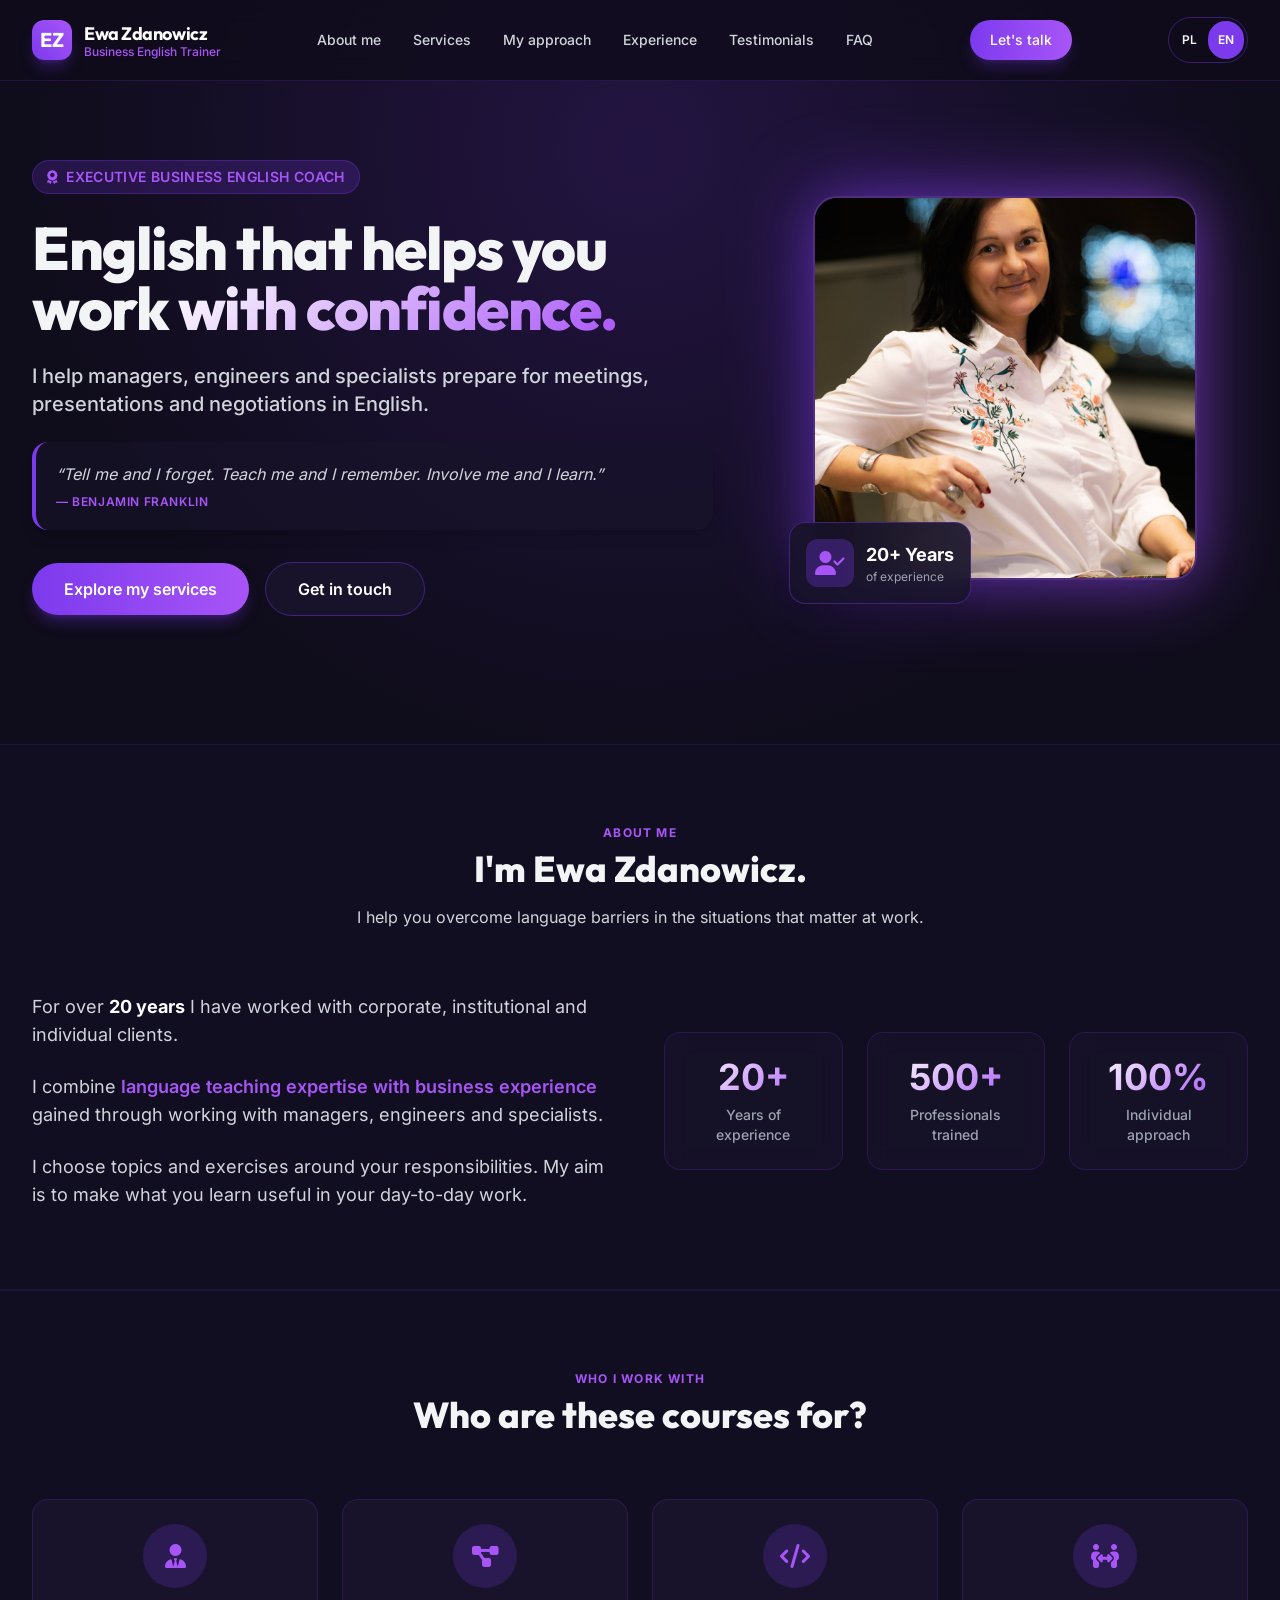
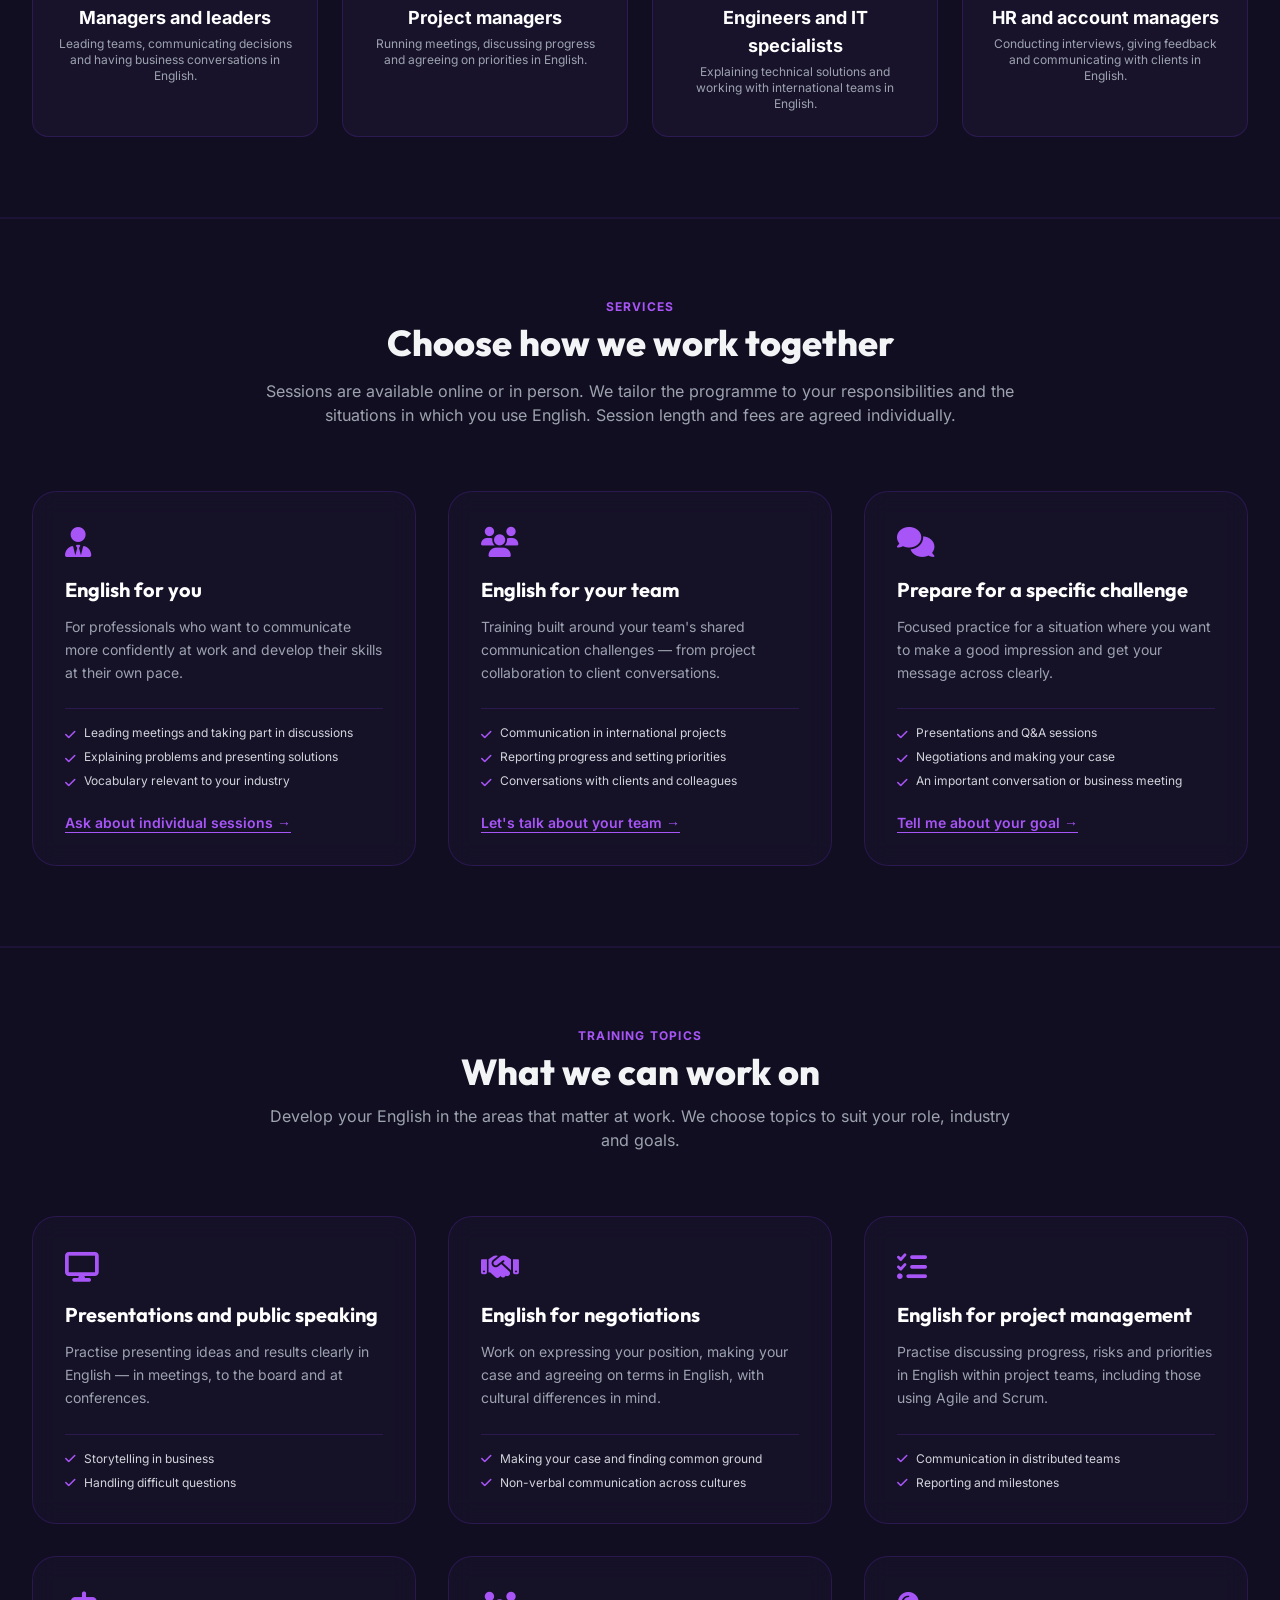
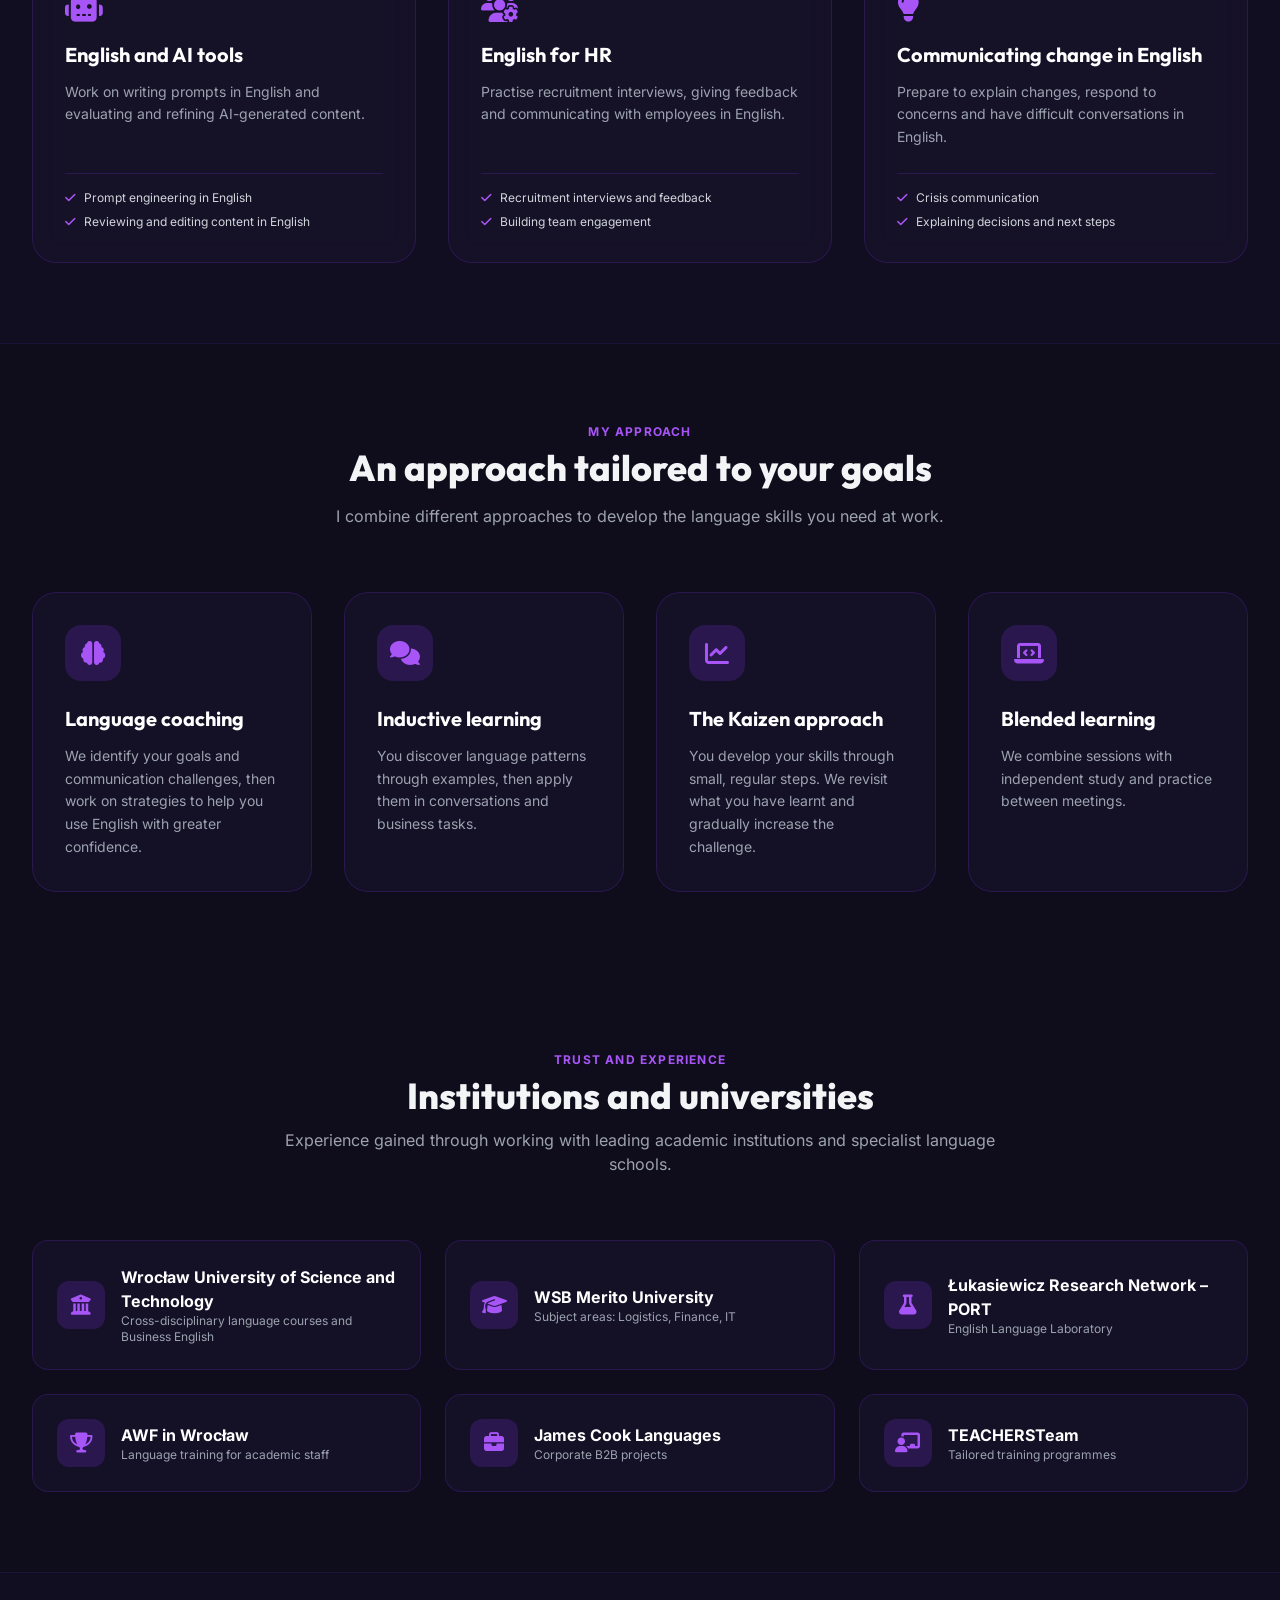
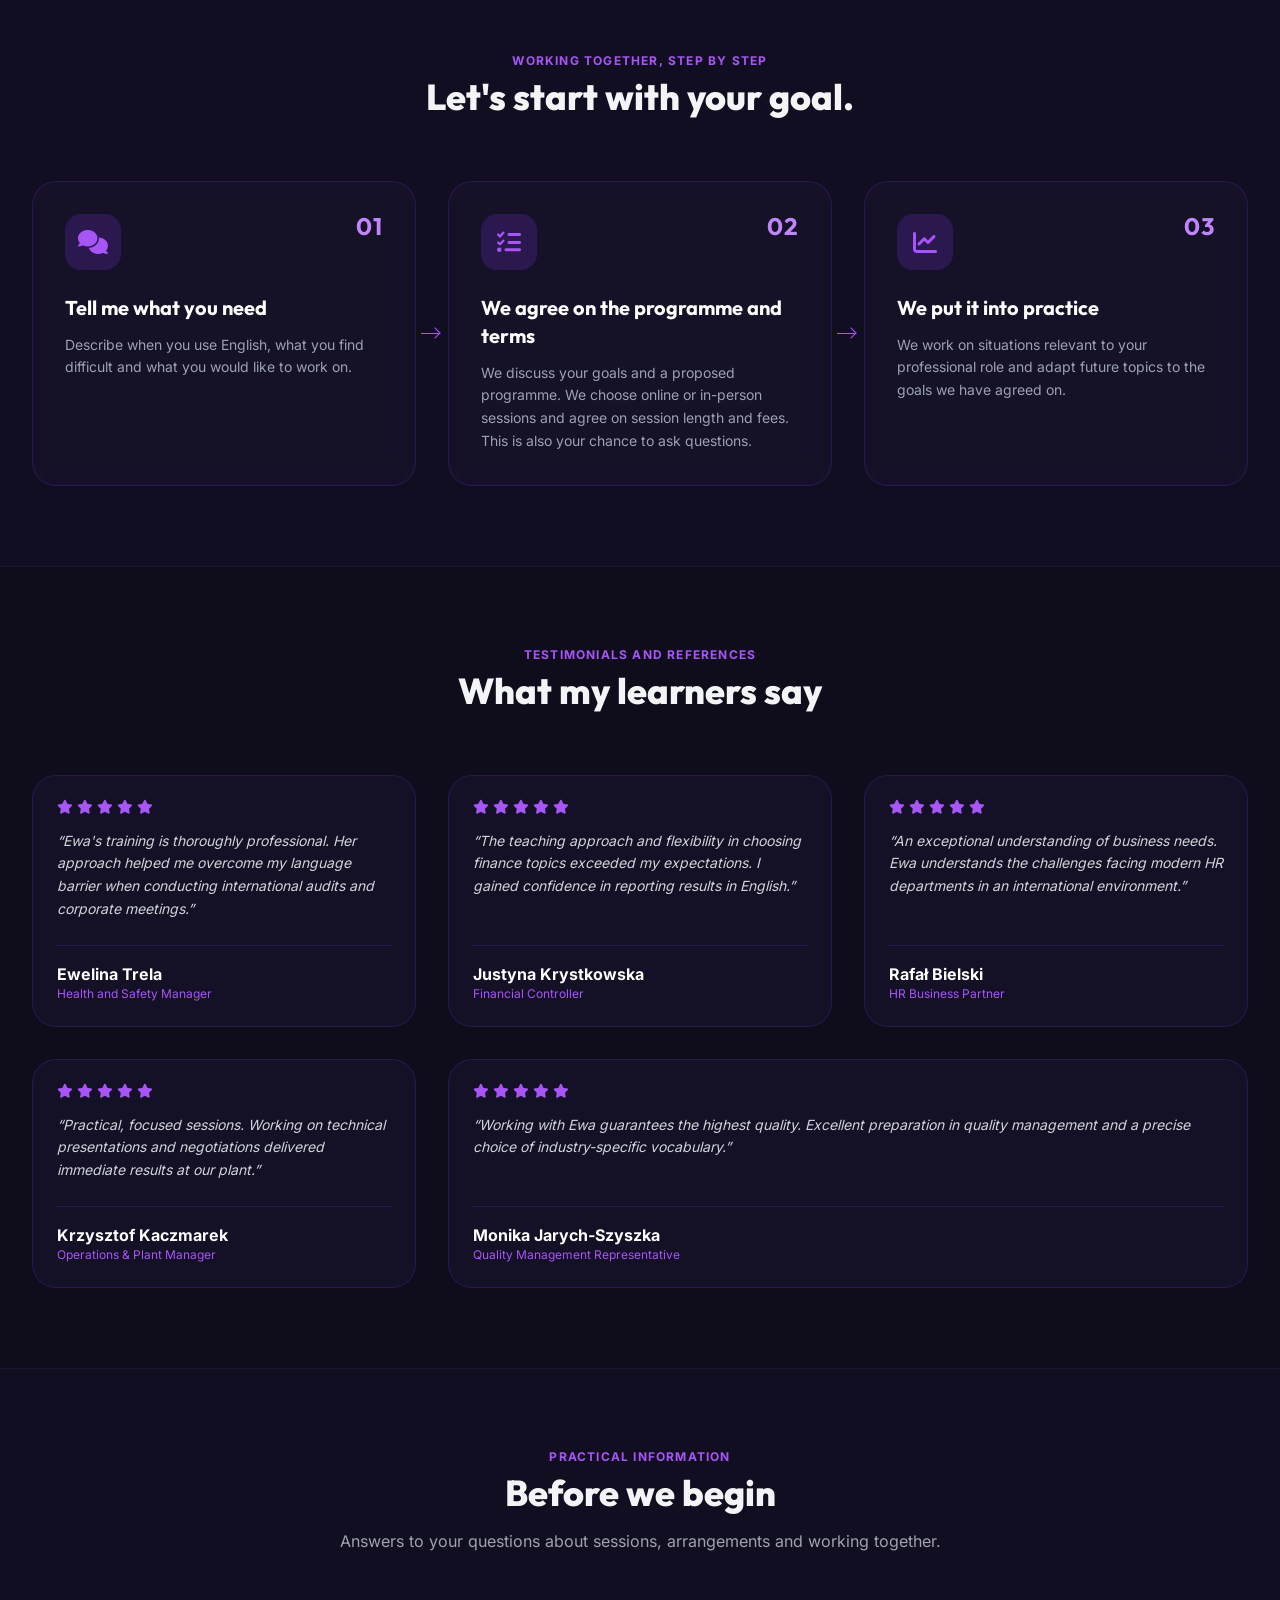
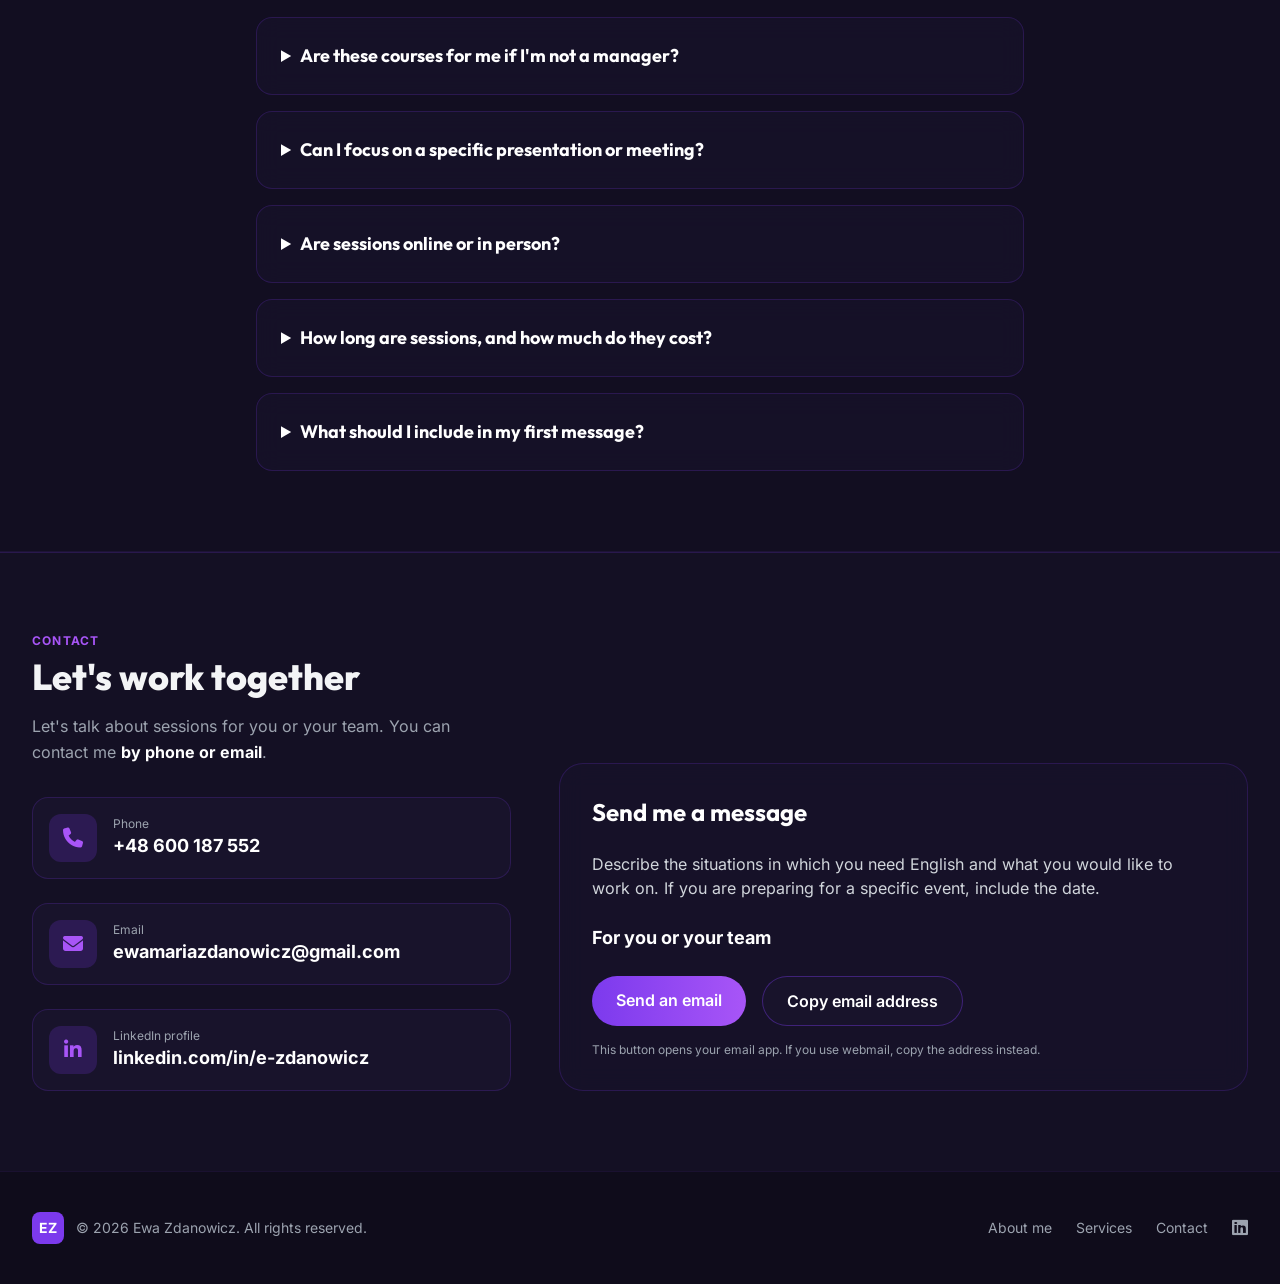
==== en.html @ 4c8f65ff "Dodanie wersji angielskiej i poprawki tresci" ====
<!DOCTYPE html>
<html lang="en" class="scroll-smooth">
<head>
    <meta charset="UTF-8">
    <meta name="viewport" content="width=device-width, initial-scale=1.0">
    <title>Ewa Zdanowicz | Business English Trainer & Executive Coach</title>
    <meta name="description" content="Business English with Ewa Zdanowicz. Tailored English training for managers, engineers and business teams.">
    <meta name="theme-color" content="#0f0c1b">
    <meta property="og:type" content="website">
    <meta property="og:locale" content="en_GB">
    <meta property="og:title" content="Ewa Zdanowicz | Business English">
    <meta property="og:description" content="Tailored Business English training for managers, engineers and business teams.">
    <meta name="twitter:card" content="summary">
    <!-- Local fonts and icons -->
    <link rel="stylesheet" href="assets/css/fontawesome.css">
    <link rel="stylesheet" href="assets/css/fonts.css">

<style>
        [hidden] { display: none !important; }
        html { scroll-padding-top: 6rem; }
        :focus-visible { outline: 3px solid #c084fc; outline-offset: 4px; }
        .skip-link { position: fixed; top: 0; left: 1rem; z-index: 100; padding: 1rem; background: #18132b; color: white; transform: translateY(-120%); }
        .skip-link:focus { transform: translateY(0); }
        @media (prefers-reduced-motion: reduce) {
            html { scroll-behavior: auto !important; }
            *, *::before, *::after { animation: none !important; transition: none !important; }
        }
        body {
            background-color: #0f0c1b;
            color: #f3f4f6;
            font-family: 'Inter', sans-serif;
            overflow-x: hidden;
        }

        .bg-glow {
            background: radial-gradient(circle at 50% 20%, rgba(124, 58, 237, 0.18) 0%, rgba(15, 12, 27, 0) 70%);
        }

        .purple-card {
            background: rgba(24, 19, 43, 0.7);
            backdrop-filter: blur(12px);
            border: 1px solid rgba(124, 58, 237, 0.2);
            transition: all 0.3s cubic-bezier(0.4, 0, 0.2, 1);
        }

        .purple-card:hover {
            border-color: rgba(168, 85, 247, 0.5);
            box-shadow: 0 10px 30px -10px rgba(124, 58, 237, 0.3);
            transform: translateY(-4px);
        }

        .purple-glow-box {
            box-shadow: 0 0 50px -10px rgba(124, 58, 237, 0.4);
        }

        .text-gradient {
            background: linear-gradient(135deg, #ffffff 0%, #a855f7 100%);
            -webkit-background-clip: text;
            -webkit-text-fill-color: transparent;
        }

        .text-gradient-purple {
            background: linear-gradient(135deg, #c084fc 0%, #7c3aed 100%);
            -webkit-background-clip: text;
            -webkit-text-fill-color: transparent;
        }
    </style>
<style>
.hero-layout{display:grid;grid-template-columns:minmax(0,1fr);gap:40px;align-items:center}.hero-followup>div:first-child{margin-top:0}
@media(min-width:1024px){.hero-layout{grid-template-columns:minmax(0,7fr) minmax(0,5fr);column-gap:48px;row-gap:24px}.hero-intro{grid-column:1;grid-row:1;align-self:end}.hero-photo{grid-column:2;grid-row:1 / 3}.hero-followup{grid-column:1;grid-row:2;align-self:start}}
#mobileMenuBtn{min-width:48px;min-height:48px}
</style>
<style>
/* Sequential cooperation steps; retain the original card design. */
#process .process-path{list-style:none;margin:0;padding:0}
#process .process-step{position:relative}
#process .process-number{position:absolute;top:32px;right:32px;color:#c084fc;font-family:'Outfit',sans-serif;font-size:24px;font-weight:700;line-height:1;letter-spacing:.04em}
#process .process-step:not(:last-child)::after{content:"";position:absolute;left:calc(50% - 4px);bottom:-23px;width:8px;height:8px;border-right:1.5px solid #a855f7;border-bottom:1.5px solid #a855f7;transform:rotate(45deg);pointer-events:none}
#process .process-step:not(:last-child)::before{content:"";position:absolute;left:50%;bottom:-22px;height:16px;border-left:1.5px solid #a855f7;pointer-events:none}
@media(min-width:768px){
#process .process-step:not(:last-child)::after{left:auto;bottom:auto;right:-24px;top:calc(50% - 4px);transform:rotate(-45deg)}
#process .process-step:not(:last-child)::before{left:auto;bottom:auto;right:-24px;top:50%;height:0;width:18px;border-left:0;border-top:1.5px solid #a855f7}
}
</style>

<style id="mobile-readability">
/* Phone-only readability adjustments; desktop styling stays unchanged. */
@media (max-width: 767px) {
    main > section[id] { padding-top: 48px; padding-bottom: 48px; }
    main > section[id] .mb-16 { margin-bottom: 32px; }
    #audience p.text-xs,
    #topics ul.text-xs,
    #services ul.text-xs,
    #clients p.text-xs,
    #testimonials div.text-xs,
    #about div.text-xs,
    #contact p.text-xs,
    #contact div.text-xs { font-size: 14px; line-height: 1.5; }
    #topics .purple-card,
    #services .purple-card,
    #methodology .purple-card,
    #process .purple-card,
    #contact .purple-card { padding: 24px; }
    #process .process-number { top: 24px; right: 24px; }
    #mobileMenu { max-height: calc(100dvh - 80px); overflow-y: auto; }
}
</style>
    <!-- Static Tailwind 3.4.17 styles: update explicitly when adding utility classes. -->
    <style id="tailwind-static">*, ::before, ::after{--tw-border-spacing-x:0;--tw-border-spacing-y:0;--tw-translate-x:0;--tw-translate-y:0;--tw-rotate:0;--tw-skew-x:0;--tw-skew-y:0;--tw-scale-x:1;--tw-scale-y:1;--tw-pan-x: ;--tw-pan-y: ;--tw-pinch-zoom: ;--tw-scroll-snap-strictness:proximity;--tw-gradient-from-position: ;--tw-gradient-via-position: ;--tw-gradient-to-position: ;--tw-ordinal: ;--tw-slashed-zero: ;--tw-numeric-figure: ;--tw-numeric-spacing: ;--tw-numeric-fraction: ;--tw-ring-inset: ;--tw-ring-offset-width:0px;--tw-ring-offset-color:#fff;--tw-ring-color:rgb(59 130 246 / 0.5);--tw-ring-offset-shadow:0 0 #0000;--tw-ring-shadow:0 0 #0000;--tw-shadow:0 0 #0000;--tw-shadow-colored:0 0 #0000;--tw-blur: ;--tw-brightness: ;--tw-contrast: ;--tw-grayscale: ;--tw-hue-rotate: ;--tw-invert: ;--tw-saturate: ;--tw-sepia: ;--tw-drop-shadow: ;--tw-backdrop-blur: ;--tw-backdrop-brightness: ;--tw-backdrop-contrast: ;--tw-backdrop-grayscale: ;--tw-backdrop-hue-rotate: ;--tw-backdrop-invert: ;--tw-backdrop-opacity: ;--tw-backdrop-saturate: ;--tw-backdrop-sepia: ;--tw-contain-size: ;--tw-contain-layout: ;--tw-contain-paint: ;--tw-contain-style: }::backdrop{--tw-border-spacing-x:0;--tw-border-spacing-y:0;--tw-translate-x:0;--tw-translate-y:0;--tw-rotate:0;--tw-skew-x:0;--tw-skew-y:0;--tw-scale-x:1;--tw-scale-y:1;--tw-pan-x: ;--tw-pan-y: ;--tw-pinch-zoom: ;--tw-scroll-snap-strictness:proximity;--tw-gradient-from-position: ;--tw-gradient-via-position: ;--tw-gradient-to-position: ;--tw-ordinal: ;--tw-slashed-zero: ;--tw-numeric-figure: ;--tw-numeric-spacing: ;--tw-numeric-fraction: ;--tw-ring-inset: ;--tw-ring-offset-width:0px;--tw-ring-offset-color:#fff;--tw-ring-color:rgb(59 130 246 / 0.5);--tw-ring-offset-shadow:0 0 #0000;--tw-ring-shadow:0 0 #0000;--tw-shadow:0 0 #0000;--tw-shadow-colored:0 0 #0000;--tw-blur: ;--tw-brightness: ;--tw-contrast: ;--tw-grayscale: ;--tw-hue-rotate: ;--tw-invert: ;--tw-saturate: ;--tw-sepia: ;--tw-drop-shadow: ;--tw-backdrop-blur: ;--tw-backdrop-brightness: ;--tw-backdrop-contrast: ;--tw-backdrop-grayscale: ;--tw-backdrop-hue-rotate: ;--tw-backdrop-invert: ;--tw-backdrop-opacity: ;--tw-backdrop-saturate: ;--tw-backdrop-sepia: ;--tw-contain-size: ;--tw-contain-layout: ;--tw-contain-paint: ;--tw-contain-style: }/* ! tailwindcss v3.4.17 | MIT License | https://tailwindcss.com */*,::after,::before{box-sizing:border-box;border-width:0;border-style:solid;border-color:#e5e7eb}::after,::before{--tw-content:''}:host,html{line-height:1.5;-webkit-text-size-adjust:100%;-moz-tab-size:4;tab-size:4;font-family:Inter, sans-serif;font-feature-settings:normal;font-variation-settings:normal;-webkit-tap-highlight-color:transparent}body{margin:0;line-height:inherit}hr{height:0;color:inherit;border-top-width:1px}abbr:where([title]){-webkit-text-decoration:underline dotted;text-decoration:underline dotted}h1,h2,h3,h4,h5,h6{font-size:inherit;font-weight:inherit}a{color:inherit;text-decoration:inherit}b,strong{font-weight:bolder}code,kbd,pre,samp{font-family:ui-monospace, SFMono-Regular, Menlo, Monaco, Consolas, "Liberation Mono", "Courier New", monospace;font-feature-settings:normal;font-variation-settings:normal;font-size:1em}small{font-size:80%}sub,sup{font-size:75%;line-height:0;position:relative;vertical-align:baseline}sub{bottom:-.25em}sup{top:-.5em}table{text-indent:0;border-color:inherit;border-collapse:collapse}button,input,optgroup,select,textarea{font-family:inherit;font-feature-settings:inherit;font-variation-settings:inherit;font-size:100%;font-weight:inherit;line-height:inherit;letter-spacing:inherit;color:inherit;margin:0;padding:0}button,select{text-transform:none}button,input:where([type=button]),input:where([type=reset]),input:where([type=submit]){-webkit-appearance:button;background-color:transparent;background-image:none}:-moz-focusring{outline:auto}:-moz-ui-invalid{box-shadow:none}progress{vertical-align:baseline}::-webkit-inner-spin-button,::-webkit-outer-spin-button{height:auto}[type=search]{-webkit-appearance:textfield;outline-offset:-2px}::-webkit-search-decoration{-webkit-appearance:none}::-webkit-file-upload-button{-webkit-appearance:button;font:inherit}summary{display:list-item}blockquote,dd,dl,figure,h1,h2,h3,h4,h5,h6,hr,p,pre{margin:0}fieldset{margin:0;padding:0}legend{padding:0}menu,ol,ul{list-style:none;margin:0;padding:0}dialog{padding:0}textarea{resize:vertical}input::placeholder,textarea::placeholder{opacity:1;color:#9ca3af}[role=button],button{cursor:pointer}:disabled{cursor:default}audio,canvas,embed,iframe,img,object,svg,video{display:block;vertical-align:middle}img,video{max-width:100%;height:auto}[hidden]:where(:not([hidden=until-found])){display:none}.sr-only{position:absolute;width:1px;height:1px;padding:0;margin:-1px;overflow:hidden;clip:rect(0, 0, 0, 0);white-space:nowrap;border-width:0}.fixed{position:fixed}.absolute{position:absolute}.relative{position:relative}.-inset-1{inset:-0.25rem}.-bottom-6{bottom:-1.5rem}.-left-6{left:-1.5rem}.left-0{left:0px}.top-0{top:0px}.z-10{z-index:10}.z-50{z-index:50}.mx-auto{margin-left:auto;margin-right:auto}.my-6{margin-top:1.5rem;margin-bottom:1.5rem}.-mt-1{margin-top:-0.25rem}.mb-1{margin-bottom:0.25rem}.mb-16{margin-bottom:4rem}.mb-2{margin-bottom:0.5rem}.mb-3{margin-bottom:0.75rem}.mb-4{margin-bottom:1rem}.mb-6{margin-bottom:1.5rem}.mt-1{margin-top:0.25rem}.mt-2{margin-top:0.5rem}.mt-3{margin-top:0.75rem}.mt-4{margin-top:1rem}.mt-6{margin-top:1.5rem}.mt-auto{margin-top:auto}.block{display:block}.inline-block{display:inline-block}.flex{display:flex}.inline-flex{display:inline-flex}.grid{display:grid}.hidden{display:none}.aspect-square{aspect-ratio:1 / 1}.h-10{height:2.5rem}.h-12{height:3rem}.h-14{height:3.5rem}.h-16{height:4rem}.h-20{height:5rem}.h-8{height:2rem}.h-full{height:100%}.w-10{width:2.5rem}.w-12{width:3rem}.w-14{width:3.5rem}.w-16{width:4rem}.w-72{width:18rem}.w-8{width:2rem}.w-full{width:100%}.max-w-2xl{max-width:42rem}.max-w-3xl{max-width:48rem}.max-w-7xl{max-width:80rem}.flex-shrink-0{flex-shrink:0}@keyframes pulse{50%{opacity:.5}}.animate-pulse{animation:pulse 2s cubic-bezier(0.4, 0, 0.6, 1) infinite}.cursor-pointer{cursor:pointer}.grid-cols-1{grid-template-columns:repeat(1, minmax(0, 1fr))}.flex-col{flex-direction:column}.items-start{align-items:flex-start}.items-center{align-items:center}.justify-center{justify-content:center}.justify-between{justify-content:space-between}.gap-1{gap:0.25rem}.gap-12{gap:3rem}.gap-2{gap:0.5rem}.gap-3{gap:0.75rem}.gap-4{gap:1rem}.gap-6{gap:1.5rem}.gap-8{gap:2rem}.space-y-2 > :not([hidden]) ~ :not([hidden]){--tw-space-y-reverse:0;margin-top:calc(0.5rem * calc(1 - var(--tw-space-y-reverse)));margin-bottom:calc(0.5rem * var(--tw-space-y-reverse))}.space-y-3 > :not([hidden]) ~ :not([hidden]){--tw-space-y-reverse:0;margin-top:calc(0.75rem * calc(1 - var(--tw-space-y-reverse)));margin-bottom:calc(0.75rem * var(--tw-space-y-reverse))}.space-y-4 > :not([hidden]) ~ :not([hidden]){--tw-space-y-reverse:0;margin-top:calc(1rem * calc(1 - var(--tw-space-y-reverse)));margin-bottom:calc(1rem * var(--tw-space-y-reverse))}.space-y-6 > :not([hidden]) ~ :not([hidden]){--tw-space-y-reverse:0;margin-top:calc(1.5rem * calc(1 - var(--tw-space-y-reverse)));margin-bottom:calc(1.5rem * var(--tw-space-y-reverse))}.space-y-8 > :not([hidden]) ~ :not([hidden]){--tw-space-y-reverse:0;margin-top:calc(2rem * calc(1 - var(--tw-space-y-reverse)));margin-bottom:calc(2rem * var(--tw-space-y-reverse))}.overflow-hidden{overflow:hidden}.scroll-smooth{scroll-behavior:smooth}.break-all{word-break:break-all}.rounded-2xl{border-radius:1rem}.rounded-3xl{border-radius:1.5rem}.rounded-full{border-radius:9999px}.rounded-lg{border-radius:0.5rem}.rounded-xl{border-radius:0.75rem}.border{border-width:1px}.border-2{border-width:2px}.border-y{border-top-width:1px;border-bottom-width:1px}.border-b{border-bottom-width:1px}.border-l-4{border-left-width:4px}.border-t{border-top-width:1px}.border-brand-lightPurple\/40{border-color:rgb(168 85 247 / 0.4)}.border-brand-purple{--tw-border-opacity:1;border-color:rgb(124 58 237 / var(--tw-border-opacity, 1))}.border-brand-purple\/10{border-color:rgb(124 58 237 / 0.1)}.border-brand-purple\/20{border-color:rgb(124 58 237 / 0.2)}.border-brand-purple\/30{border-color:rgb(124 58 237 / 0.3)}.border-brand-purple\/40{border-color:rgb(124 58 237 / 0.4)}.bg-brand-dark{--tw-bg-opacity:1;background-color:rgb(15 12 27 / var(--tw-bg-opacity, 1))}.bg-brand-card{--tw-bg-opacity:1;background-color:rgb(24 19 43 / var(--tw-bg-opacity, 1))}.bg-brand-card\/40{background-color:rgb(24 19 43 / 0.4)}.bg-brand-card\/60{background-color:rgb(24 19 43 / 0.6)}.bg-brand-card\/90{background-color:rgb(24 19 43 / 0.9)}.bg-brand-dark\/80{background-color:rgb(15 12 27 / 0.8)}.bg-brand-purple{--tw-bg-opacity:1;background-color:rgb(124 58 237 / var(--tw-bg-opacity, 1))}.bg-brand-purple\/20{background-color:rgb(124 58 237 / 0.2)}.bg-brand-purple\/30{background-color:rgb(124 58 237 / 0.3)}.bg-gradient-to-r{background-image:linear-gradient(to right, var(--tw-gradient-stops))}.bg-gradient-to-tr{background-image:linear-gradient(to top right, var(--tw-gradient-stops))}.from-brand-purple{--tw-gradient-from:#7c3aed var(--tw-gradient-from-position);--tw-gradient-to:rgb(124 58 237 / 0) var(--tw-gradient-to-position);--tw-gradient-stops:var(--tw-gradient-from), var(--tw-gradient-to)}.to-brand-lightPurple{--tw-gradient-to:#a855f7 var(--tw-gradient-to-position)}.object-cover{object-fit:cover}.object-center{object-position:center}.p-4{padding:1rem}.p-6{padding:1.5rem}.p-8{padding:2rem}.px-3\.5{padding-left:0.875rem;padding-right:0.875rem}.px-4{padding-left:1rem;padding-right:1rem}.px-5{padding-left:1.25rem;padding-right:1.25rem}.px-6{padding-left:1.5rem;padding-right:1.5rem}.px-8{padding-left:2rem;padding-right:2rem}.py-1\.5{padding-top:0.375rem;padding-bottom:0.375rem}.py-10{padding-top:2.5rem;padding-bottom:2.5rem}.py-2{padding-top:0.5rem;padding-bottom:0.5rem}.py-2\.5{padding-top:0.625rem;padding-bottom:0.625rem}.py-20{padding-top:5rem;padding-bottom:5rem}.py-3{padding-top:0.75rem;padding-bottom:0.75rem}.py-3\.5{padding-top:0.875rem;padding-bottom:0.875rem}.pb-20{padding-bottom:5rem}.pb-6{padding-bottom:1.5rem}.pt-2{padding-top:0.5rem}.pt-32{padding-top:8rem}.pt-4{padding-top:1rem}.text-left{text-align:left}.text-center{text-align:center}.font-heading{font-family:Outfit, sans-serif}.text-2xl{font-size:1.5rem;line-height:2rem}.text-3xl{font-size:1.875rem;line-height:2.25rem}.text-base{font-size:1rem;line-height:1.5rem}.text-lg{font-size:1.125rem;line-height:1.75rem}.text-sm{font-size:0.875rem;line-height:1.25rem}.text-xl{font-size:1.25rem;line-height:1.75rem}.text-xs{font-size:0.75rem;line-height:1rem}.font-bold{font-weight:700}.font-extrabold{font-weight:800}.font-medium{font-weight:500}.font-semibold{font-weight:600}.uppercase{text-transform:uppercase}.italic{font-style:italic}.leading-relaxed{line-height:1.625}.leading-tight{line-height:1.25}.tracking-tight{letter-spacing:-0.025em}.tracking-wide{letter-spacing:0.025em}.tracking-wider{letter-spacing:0.05em}.tracking-widest{letter-spacing:0.1em}.text-brand-textLight{--tw-text-opacity:1;color:rgb(243 244 246 / var(--tw-text-opacity, 1))}.text-brand-lightPurple{--tw-text-opacity:1;color:rgb(168 85 247 / var(--tw-text-opacity, 1))}.text-gray-300{--tw-text-opacity:1;color:rgb(209 213 219 / var(--tw-text-opacity, 1))}.text-gray-400{--tw-text-opacity:1;color:rgb(156 163 175 / var(--tw-text-opacity, 1))}.text-white{--tw-text-opacity:1;color:rgb(255 255 255 / var(--tw-text-opacity, 1))}.underline{-webkit-text-decoration-line:underline;text-decoration-line:underline}.underline-offset-4{text-underline-offset:4px}.opacity-50{opacity:0.5}.shadow-lg{--tw-shadow:0 10px 15px -3px rgb(0 0 0 / 0.1), 0 4px 6px -4px rgb(0 0 0 / 0.1);--tw-shadow-colored:0 10px 15px -3px var(--tw-shadow-color), 0 4px 6px -4px var(--tw-shadow-color);box-shadow:var(--tw-ring-offset-shadow, 0 0 #0000), var(--tw-ring-shadow, 0 0 #0000), var(--tw-shadow)}.shadow-xl{--tw-shadow:0 20px 25px -5px rgb(0 0 0 / 0.1), 0 8px 10px -6px rgb(0 0 0 / 0.1);--tw-shadow-colored:0 20px 25px -5px var(--tw-shadow-color), 0 8px 10px -6px var(--tw-shadow-color);box-shadow:var(--tw-ring-offset-shadow, 0 0 #0000), var(--tw-ring-shadow, 0 0 #0000), var(--tw-shadow)}.shadow-brand-purple\/25{--tw-shadow-color:rgb(124 58 237 / 0.25);--tw-shadow:var(--tw-shadow-colored)}.shadow-brand-purple\/30{--tw-shadow-color:rgb(124 58 237 / 0.3);--tw-shadow:var(--tw-shadow-colored)}.blur-2xl{--tw-blur:blur(40px);filter:var(--tw-blur) var(--tw-brightness) var(--tw-contrast) var(--tw-grayscale) var(--tw-hue-rotate) var(--tw-invert) var(--tw-saturate) var(--tw-sepia) var(--tw-drop-shadow)}.filter{filter:var(--tw-blur) var(--tw-brightness) var(--tw-contrast) var(--tw-grayscale) var(--tw-hue-rotate) var(--tw-invert) var(--tw-saturate) var(--tw-sepia) var(--tw-drop-shadow)}.backdrop-blur-md{--tw-backdrop-blur:blur(12px);-webkit-backdrop-filter:var(--tw-backdrop-blur) var(--tw-backdrop-brightness) var(--tw-backdrop-contrast) var(--tw-backdrop-grayscale) var(--tw-backdrop-hue-rotate) var(--tw-backdrop-invert) var(--tw-backdrop-opacity) var(--tw-backdrop-saturate) var(--tw-backdrop-sepia);backdrop-filter:var(--tw-backdrop-blur) var(--tw-backdrop-brightness) var(--tw-backdrop-contrast) var(--tw-backdrop-grayscale) var(--tw-backdrop-hue-rotate) var(--tw-backdrop-invert) var(--tw-backdrop-opacity) var(--tw-backdrop-saturate) var(--tw-backdrop-sepia)}.transition-all{transition-property:all;transition-timing-function:cubic-bezier(0.4, 0, 0.2, 1);transition-duration:150ms}.transition-colors{transition-property:color, background-color, border-color, fill, stroke, -webkit-text-decoration-color;transition-property:color, background-color, border-color, text-decoration-color, fill, stroke;transition-property:color, background-color, border-color, text-decoration-color, fill, stroke, -webkit-text-decoration-color;transition-timing-function:cubic-bezier(0.4, 0, 0.2, 1);transition-duration:150ms}.transition-transform{transition-property:transform;transition-timing-function:cubic-bezier(0.4, 0, 0.2, 1);transition-duration:150ms}.selection\:bg-brand-purple *::selection{--tw-bg-opacity:1;background-color:rgb(124 58 237 / var(--tw-bg-opacity, 1))}.selection\:text-white *::selection{--tw-text-opacity:1;color:rgb(255 255 255 / var(--tw-text-opacity, 1))}.selection\:bg-brand-purple::selection{--tw-bg-opacity:1;background-color:rgb(124 58 237 / var(--tw-bg-opacity, 1))}.selection\:text-white::selection{--tw-text-opacity:1;color:rgb(255 255 255 / var(--tw-text-opacity, 1))}.hover\:scale-105:hover{--tw-scale-x:1.05;--tw-scale-y:1.05;transform:translate(var(--tw-translate-x), var(--tw-translate-y)) rotate(var(--tw-rotate)) skewX(var(--tw-skew-x)) skewY(var(--tw-skew-y)) scaleX(var(--tw-scale-x)) scaleY(var(--tw-scale-y))}.hover\:border-brand-lightPurple\/50:hover{border-color:rgb(168 85 247 / 0.5)}.hover\:bg-brand-purple\/20:hover{background-color:rgb(124 58 237 / 0.2)}.hover\:from-brand-deepPurple:hover{--tw-gradient-from:#6d28d9 var(--tw-gradient-from-position);--tw-gradient-to:rgb(109 40 217 / 0) var(--tw-gradient-to-position);--tw-gradient-stops:var(--tw-gradient-from), var(--tw-gradient-to)}.hover\:to-brand-purple:hover{--tw-gradient-to:#7c3aed var(--tw-gradient-to-position)}.hover\:text-brand-lightPurple:hover{--tw-text-opacity:1;color:rgb(168 85 247 / var(--tw-text-opacity, 1))}.hover\:text-white:hover{--tw-text-opacity:1;color:rgb(255 255 255 / var(--tw-text-opacity, 1))}.hover\:shadow-brand-purple\/40:hover{--tw-shadow-color:rgb(124 58 237 / 0.4);--tw-shadow:var(--tw-shadow-colored)}.group:hover .group-hover\:scale-105{--tw-scale-x:1.05;--tw-scale-y:1.05;transform:translate(var(--tw-translate-x), var(--tw-translate-y)) rotate(var(--tw-rotate)) skewX(var(--tw-skew-x)) skewY(var(--tw-skew-y)) scaleX(var(--tw-scale-x)) scaleY(var(--tw-scale-y))}.group:hover .group-hover\:scale-110{--tw-scale-x:1.1;--tw-scale-y:1.1;transform:translate(var(--tw-translate-x), var(--tw-translate-y)) rotate(var(--tw-rotate)) skewX(var(--tw-skew-x)) skewY(var(--tw-skew-y)) scaleX(var(--tw-scale-x)) scaleY(var(--tw-scale-y))}@media (min-width: 640px){.sm\:flex{display:flex}.sm\:w-80{width:20rem}.sm\:w-auto{width:auto}.sm\:grid-cols-2{grid-template-columns:repeat(2, minmax(0, 1fr))}.sm\:grid-cols-3{grid-template-columns:repeat(3, minmax(0, 1fr))}.sm\:flex-row{flex-direction:row}.sm\:p-5{padding:1.25rem}.sm\:px-6{padding-left:1.5rem;padding-right:1.5rem}.sm\:text-4xl{font-size:2.25rem;line-height:2.5rem}.sm\:text-5xl{font-size:3rem;line-height:1}.sm\:text-base{font-size:1rem;line-height:1.5rem}.sm\:text-lg{font-size:1.125rem;line-height:1.75rem}.sm\:text-sm{font-size:0.875rem;line-height:1.25rem}.sm\:text-xl{font-size:1.25rem;line-height:1.75rem}}@media (min-width: 768px){.md\:w-96{width:24rem}.md\:grid-cols-2{grid-template-columns:repeat(2, minmax(0, 1fr))}.md\:grid-cols-3{grid-template-columns:repeat(3, minmax(0, 1fr))}.md\:flex-row{flex-direction:row}.md\:pb-32{padding-bottom:8rem}.md\:pt-40{padding-top:10rem}}@media (min-width: 1024px){.lg\:col-span-2{grid-column:span 2 / span 2}.lg\:col-span-5{grid-column:span 5 / span 5}.lg\:col-span-7{grid-column:span 7 / span 7}.lg\:mx-0{margin-left:0px;margin-right:0px}.lg\:flex{display:flex}.lg\:hidden{display:none}.lg\:grid-cols-12{grid-template-columns:repeat(12, minmax(0, 1fr))}.lg\:grid-cols-2{grid-template-columns:repeat(2, minmax(0, 1fr))}.lg\:grid-cols-3{grid-template-columns:repeat(3, minmax(0, 1fr))}.lg\:grid-cols-4{grid-template-columns:repeat(4, minmax(0, 1fr))}.lg\:justify-start{justify-content:flex-start}.lg\:px-8{padding-left:2rem;padding-right:2rem}.lg\:text-left{text-align:left}.lg\:text-6xl{font-size:3.75rem;line-height:1}}</style>
    <link rel="icon" type="image/svg+xml" href="data:image/svg+xml,%3Csvg%20xmlns%3D%22http%3A%2F%2Fwww.w3.org%2F2000%2Fsvg%22%20viewBox%3D%220%200%2064%2064%22%3E%3Crect%20width%3D%2264%22%20height%3D%2264%22%20rx%3D%2216%22%20fill%3D%22%237c3aed%22%2F%3E%3Ctext%20x%3D%2232%22%20y%3D%2243%22%20text-anchor%3D%22middle%22%20font-family%3D%22Arial%2Csans-serif%22%20font-weight%3D%22700%22%20font-size%3D%2232%22%20fill%3D%22white%22%3EEZ%3C%2Ftext%3E%3C%2Fsvg%3E">
<style>
@media (min-width: 1024px) {
    #contact .contact-message { align-self: end; }
}
</style>
<link rel="alternate" hreflang="pl" href="./">
<link rel="alternate" hreflang="en" href="en.html">

<style id="language-navigation">
.language-switch { display:inline-flex; align-items:center; flex-shrink:0; border:1px solid rgba(124,58,237,.4); border-radius:9999px; padding:3px; font-size:12px; font-weight:600; }
.language-switch a { display:inline-flex; align-items:center; justify-content:center; min-width:36px; min-height:38px; border-radius:9999px; }
.language-switch a[aria-current="page"] { background:#7c3aed; color:#fff; }
.language-switch a:hover { background:rgba(124,58,237,.3); }
.language-switch a[aria-current="page"]:hover { background:#7c3aed; }
@media (max-width:1279px) and (min-width:1024px) { nav .desktop-links { gap:16px; } nav .contact-nav { display:none; } }
@media (max-width:639px) { nav .brand-copy { font-size:12px; } nav .brand-copy > span:first-child { font-size:14px; } nav .brand-copy > span:last-child { display:none; } nav .brand-link { gap:8px; } }
@media (max-width:359px) { nav .brand-copy { display:none; } }
</style>
</head>
<body class="bg-brand-dark text-brand-textLight selection:bg-brand-purple selection:text-white">
    <a href="#main" class="skip-link">Skip to content</a>

    <nav class="fixed top-0 left-0 w-full z-50 bg-brand-dark/80 backdrop-blur-md border-b border-brand-purple/20">
        <div class="max-w-7xl mx-auto px-4 sm:px-6 lg:px-8 h-20 flex items-center justify-between">
            <!-- Logo -->
            <a href="#" class="brand-link flex items-center gap-3 group">
                <div class="w-10 h-10 rounded-xl bg-gradient-to-tr from-brand-purple to-brand-lightPurple flex items-center justify-center font-heading font-bold text-white text-xl shadow-lg shadow-brand-purple/30 group-hover:scale-105 transition-transform">
                    EZ
                </div>
                <div class="brand-copy">
                    <span class="font-heading font-bold text-lg tracking-tight block text-white">Ewa Zdanowicz</span>
                    <span class="text-xs text-brand-lightPurple font-medium block -mt-1">Business English Trainer</span>
                </div>
            </a>

            <!-- Desktop Navigation -->
            <div class="desktop-links hidden lg:flex items-center gap-8 text-sm font-medium text-gray-300">
                <a href="#about" class="hover:text-brand-lightPurple transition-colors">About me</a>
                <a href="#services" class="hover:text-brand-lightPurple transition-colors">Services</a>
                <a href="#methodology" class="hover:text-brand-lightPurple transition-colors">My approach</a>
                <a href="#clients" class="hover:text-brand-lightPurple transition-colors">Experience</a>
                <a href="#testimonials" class="hover:text-brand-lightPurple transition-colors">Testimonials</a>
                <a href="#faq" class="hover:text-brand-lightPurple transition-colors">FAQ</a>
            </div>

            <!-- CTA Button -->
            <div class="contact-nav hidden sm:flex items-center gap-4">
                <a href="#contact" class="bg-gradient-to-r from-brand-purple to-brand-lightPurple hover:from-brand-deepPurple hover:to-brand-purple text-white px-5 py-2.5 rounded-full font-medium text-sm transition-all shadow-lg shadow-brand-purple/25 hover:shadow-brand-purple/40 hover:scale-105">
                    Let's talk
                </a>
            </div>

<div class="language-switch" role="group" aria-label="Website language"><a href="./" lang="pl" hreflang="pl" aria-label="Polski">PL</a><a href="en.html" lang="en" hreflang="en" aria-label="English" aria-current="page">EN</a></div>
            <!-- Mobile Menu Toggle Button -->
            <button id="mobileMenuBtn" type="button" aria-label="Open menu" aria-controls="mobileMenu" aria-expanded="false" class="lg:hidden text-gray-300 hover:text-white text-2xl">
                <i class="fa-solid fa-bars" aria-hidden="true"></i>
            </button>
        </div>

        <!-- Mobile Navigation Menu -->
        <div id="mobileMenu" class="hidden lg:hidden bg-brand-card border-b border-brand-purple/20 px-4 pt-2 pb-6 space-y-3">
            <a href="#about" class="block py-2 text-gray-300 hover:text-brand-lightPurple font-medium">About me</a>
            <a href="#services" class="block py-2 text-gray-300 hover:text-brand-lightPurple font-medium">Services</a>
            <a href="#methodology" class="block py-2 text-gray-300 hover:text-brand-lightPurple font-medium">My approach</a>
            <a href="#clients" class="block py-2 text-gray-300 hover:text-brand-lightPurple font-medium">Experience</a>
            <a href="#testimonials" class="block py-2 text-gray-300 hover:text-brand-lightPurple font-medium">Testimonials</a>
            <a href="#faq" class="block py-2 text-gray-300 hover:text-brand-lightPurple font-medium">FAQ</a>
            <a href="#contact" class="inline-block mt-2 w-full text-center bg-gradient-to-r from-brand-purple to-brand-lightPurple text-white px-5 py-2.5 rounded-full font-medium text-sm">
                Let's talk
            </a>
        </div>
    </nav>

    <main id="main" tabindex="-1">
    <section class="relative pt-32 pb-20 md:pt-40 md:pb-32 bg-glow overflow-hidden">
        <div class="max-w-7xl mx-auto px-4 sm:px-6 lg:px-8 relative z-10">
<div class="hero-layout">
<div class="hero-intro space-y-6 text-center lg:text-left">
                    <div class="inline-flex items-center gap-2 px-3.5 py-1.5 rounded-full bg-brand-purple/20 border border-brand-purple/30 text-brand-lightPurple text-xs sm:text-sm font-semibold tracking-wide uppercase">
                        <i class="fa-solid fa-award" aria-hidden="true"></i> Executive Business English Coach
                    </div>

                    <h1 class="font-heading font-extrabold text-3xl sm:text-5xl lg:text-6xl tracking-tight leading-tight">
                        English that helps you work <span class="text-gradient">with confidence.</span>
                    </h1>

                    <p class="text-lg sm:text-xl text-gray-300 font-medium leading-relaxed max-w-2xl mx-auto lg:mx-0">
                        I help managers, engineers and specialists prepare for meetings, presentations and negotiations in English.
                    </p></div>

                <div class="hero-photo flex justify-center">
                    <div class="relative w-72 sm:w-80 md:w-96 aspect-square">
                        <!-- Glow Effects behind image -->
                        <div class="absolute -inset-1 bg-gradient-to-r from-brand-purple to-brand-lightPurple rounded-3xl blur-2xl opacity-50 animate-pulse"></div>
                        
                        <!-- Image Container -->
                        <div class="relative w-full h-full rounded-3xl overflow-hidden border-2 border-brand-lightPurple/40 purple-glow-box bg-brand-card">
                            <img src="profilowe.jpeg" fetchpriority="high" decoding="async"
                                 alt="Ewa Zdanowicz - Business English Trainer" 
                                 class="w-full h-full object-cover object-center filter contrast-105">
                        </div>

                        <!-- Floating Badge -->
                        <div class="absolute -bottom-6 -left-6 bg-brand-card/90 backdrop-blur-md border border-brand-purple/40 rounded-2xl p-4 shadow-xl flex items-center gap-3">
                            <div class="w-12 h-12 rounded-xl bg-brand-purple/30 flex items-center justify-center text-brand-lightPurple text-2xl">
                                <i class="fa-solid fa-user-check" aria-hidden="true"></i>
                            </div>
                            <div>
                                <div class="font-bold text-white text-lg">20+ Years</div>
                                <div class="text-xs text-gray-400">of experience</div>
                            </div>
                        </div>
                    </div>
                </div>
<div class="hero-followup space-y-6">
<div class="p-4 sm:p-5 rounded-2xl bg-brand-card/60 border-l-4 border-brand-purple my-6 text-left shadow-lg">
                        <p class="italic text-gray-300 text-sm sm:text-base">
                            “Tell me and I forget. Teach me and I remember. Involve me and I learn.”
                        </p>
                        <span class="block mt-2 text-xs font-semibold uppercase tracking-wider text-brand-lightPurple">— Benjamin Franklin</span>
                    </div>

                    <!-- Action Buttons -->
                    <div class="flex flex-col sm:flex-row items-center justify-center lg:justify-start gap-4 pt-2">
                        <a href="#services" class="w-full sm:w-auto px-8 py-3.5 rounded-full bg-gradient-to-r from-brand-purple to-brand-lightPurple hover:from-brand-deepPurple hover:to-brand-purple text-white font-semibold shadow-lg shadow-brand-purple/30 transition-all text-center hover:scale-105">
                            Explore my services
                        </a>
                        <a href="#contact" class="w-full sm:w-auto px-8 py-3.5 rounded-full bg-brand-card hover:bg-brand-purple/20 border border-brand-purple/40 text-white font-semibold transition-all text-center">
                            Get in touch
                        </a>
                    </div>
                </div>
</div>
        </div>
    </section>

    <section id="about" class="py-20 bg-brand-card/40 relative border-y border-brand-purple/10">
        <div class="max-w-7xl mx-auto px-4 sm:px-6 lg:px-8">
            <div class="text-center max-w-3xl mx-auto mb-16">
                <p class="text-xs font-bold uppercase tracking-widest text-brand-lightPurple mb-2">About me</p>
                <h2 class="font-heading text-3xl sm:text-4xl font-extrabold">I'm Ewa Zdanowicz.</h2>
                <p class="text-gray-300 mt-4">I help you overcome language barriers in the situations that matter at work.</p>
            </div>

            <div class="grid grid-cols-1 lg:grid-cols-2 gap-12 items-center">
                <div class="space-y-6 text-gray-300 leading-relaxed text-base sm:text-lg">
                    <p>
                        For over <strong class="text-white">20 years</strong> I have worked with corporate, institutional and individual clients.
                    </p>
                    <p>
                        I combine <span class="text-brand-lightPurple font-semibold">language teaching expertise with business experience</span> gained through working with managers, engineers and specialists.
                    </p>
                    <p>
                        I choose topics and exercises around your responsibilities. My aim is to make what you learn useful in your day-to-day work.
                    </p>
                </div>

                <!-- Stats Grid -->
                <div class="grid grid-cols-1 sm:grid-cols-3 gap-6">
                    <div class="purple-card p-6 rounded-2xl text-center">
                        <div class="text-3xl sm:text-4xl font-extrabold text-gradient mb-2">20+</div>
                        <div class="text-xs sm:text-sm font-medium text-gray-400">Years of experience</div>
                    </div>
                    <div class="purple-card p-6 rounded-2xl text-center">
                        <div class="text-3xl sm:text-4xl font-extrabold text-gradient mb-2">500+</div>
                        <div class="text-xs sm:text-sm font-medium text-gray-400">Professionals trained</div>
                    </div>
                    <div class="purple-card p-6 rounded-2xl text-center">
                        <div class="text-3xl sm:text-4xl font-extrabold text-gradient mb-2">100%</div>
                        <div class="text-xs sm:text-sm font-medium text-gray-400">Individual approach</div>
                    </div>
                </div>
            </div>
        </div>
    </section>

    <section id="audience" class="py-20 bg-brand-card/40 border-y border-brand-purple/10">
        <div class="max-w-7xl mx-auto px-4 sm:px-6 lg:px-8">
            <div class="text-center max-w-3xl mx-auto mb-16">
                <p class="text-xs font-bold uppercase tracking-widest text-brand-lightPurple mb-2">Who I work with</p>
                <h2 class="font-heading text-3xl sm:text-4xl font-extrabold">Who are these courses for?</h2>
            </div>

            <div class="grid grid-cols-1 sm:grid-cols-2 lg:grid-cols-4 gap-6">
                <div class="p-6 rounded-2xl bg-brand-card border border-brand-purple/20 hover:border-brand-lightPurple/50 transition-all text-center">
                    <div class="w-16 h-16 rounded-full bg-brand-purple/20 mx-auto flex items-center justify-center text-brand-lightPurple text-2xl mb-4">
                        <i class="fa-solid fa-user-tie" aria-hidden="true"></i>
                    </div>
                    <h3 class="font-bold text-white text-lg mb-1">Managers and leaders</h3>
                    <p class="text-xs text-gray-400">Leading teams, communicating decisions and having business conversations in English.</p>
                </div>

                <div class="p-6 rounded-2xl bg-brand-card border border-brand-purple/20 hover:border-brand-lightPurple/50 transition-all text-center">
                    <div class="w-16 h-16 rounded-full bg-brand-purple/20 mx-auto flex items-center justify-center text-brand-lightPurple text-2xl mb-4">
                        <i class="fa-solid fa-diagram-project" aria-hidden="true"></i>
                    </div>
                    <h3 class="font-bold text-white text-lg mb-1">Project managers</h3>
                    <p class="text-xs text-gray-400">Running meetings, discussing progress and agreeing on priorities in English.</p>
                </div>

                <div class="p-6 rounded-2xl bg-brand-card border border-brand-purple/20 hover:border-brand-lightPurple/50 transition-all text-center">
                    <div class="w-16 h-16 rounded-full bg-brand-purple/20 mx-auto flex items-center justify-center text-brand-lightPurple text-2xl mb-4">
                        <i class="fa-solid fa-code" aria-hidden="true"></i>
                    </div>
                    <h3 class="font-bold text-white text-lg mb-1">Engineers and IT specialists</h3>
                    <p class="text-xs text-gray-400">Explaining technical solutions and working with international teams in English.</p>
                </div>

                <div class="p-6 rounded-2xl bg-brand-card border border-brand-purple/20 hover:border-brand-lightPurple/50 transition-all text-center">
                    <div class="w-16 h-16 rounded-full bg-brand-purple/20 mx-auto flex items-center justify-center text-brand-lightPurple text-2xl mb-4">
                        <i class="fa-solid fa-people-arrows" aria-hidden="true"></i>
                    </div>
                    <h3 class="font-bold text-white text-lg mb-1">HR and account managers</h3>
                    <p class="text-xs text-gray-400">Conducting interviews, giving feedback and communicating with clients in English.</p>
                </div>
            </div>
        </div>
    </section>

<section id="services" class="py-20 bg-brand-card/40 border-y border-brand-purple/10"><div class="max-w-7xl mx-auto px-4 sm:px-6 lg:px-8"><div class="text-center max-w-3xl mx-auto mb-16"><p class="text-xs font-bold uppercase tracking-widest text-brand-lightPurple mb-2">Services</p><h2 class="font-heading text-3xl sm:text-4xl font-extrabold">Choose how we work together</h2><p class="text-gray-400 mt-4">Sessions are available online or in person. We tailor the programme to your responsibilities and the situations in which you use English. Session length and fees are agreed individually.</p></div><div class="grid grid-cols-1 md:grid-cols-3 gap-8"><article class="purple-card p-8 rounded-3xl flex flex-col"><div class="text-brand-lightPurple text-3xl mb-4"><i class="fa-solid fa-user-tie" aria-hidden="true"></i></div><h3 class="font-heading font-bold text-xl mb-3 text-white">English for you</h3><p class="text-gray-400 text-sm leading-relaxed mb-6">For professionals who want to communicate more confidently at work and develop their skills at their own pace.</p><ul class="text-xs text-gray-300 space-y-2 border-t border-brand-purple/20 pt-4 mb-6"><li class="flex items-start gap-2"><i class="fa-solid fa-check text-brand-lightPurple mt-1" aria-hidden="true"></i><span>Leading meetings and taking part in discussions</span></li><li class="flex items-start gap-2"><i class="fa-solid fa-check text-brand-lightPurple mt-1" aria-hidden="true"></i><span>Explaining problems and presenting solutions</span></li><li class="flex items-start gap-2"><i class="fa-solid fa-check text-brand-lightPurple mt-1" aria-hidden="true"></i><span>Vocabulary relevant to your industry</span></li></ul><a href="#contact" class="mt-auto text-brand-lightPurple text-sm font-semibold underline underline-offset-4">Ask about individual sessions →</a></article><article class="purple-card p-8 rounded-3xl flex flex-col"><div class="text-brand-lightPurple text-3xl mb-4"><i class="fa-solid fa-users" aria-hidden="true"></i></div><h3 class="font-heading font-bold text-xl mb-3 text-white">English for your team</h3><p class="text-gray-400 text-sm leading-relaxed mb-6">Training built around your team's shared communication challenges — from project collaboration to client conversations.</p><ul class="text-xs text-gray-300 space-y-2 border-t border-brand-purple/20 pt-4 mb-6"><li class="flex items-start gap-2"><i class="fa-solid fa-check text-brand-lightPurple mt-1" aria-hidden="true"></i><span>Communication in international projects</span></li><li class="flex items-start gap-2"><i class="fa-solid fa-check text-brand-lightPurple mt-1" aria-hidden="true"></i><span>Reporting progress and setting priorities</span></li><li class="flex items-start gap-2"><i class="fa-solid fa-check text-brand-lightPurple mt-1" aria-hidden="true"></i><span>Conversations with clients and colleagues</span></li></ul><a href="#contact" class="mt-auto text-brand-lightPurple text-sm font-semibold underline underline-offset-4">Let's talk about your team →</a></article><article class="purple-card p-8 rounded-3xl flex flex-col"><div class="text-brand-lightPurple text-3xl mb-4"><i class="fa-solid fa-comments" aria-hidden="true"></i></div><h3 class="font-heading font-bold text-xl mb-3 text-white">Prepare for a specific challenge</h3><p class="text-gray-400 text-sm leading-relaxed mb-6">Focused practice for a situation where you want to make a good impression and get your message across clearly.</p><ul class="text-xs text-gray-300 space-y-2 border-t border-brand-purple/20 pt-4 mb-6"><li class="flex items-start gap-2"><i class="fa-solid fa-check text-brand-lightPurple mt-1" aria-hidden="true"></i><span>Presentations and Q&amp;A sessions</span></li><li class="flex items-start gap-2"><i class="fa-solid fa-check text-brand-lightPurple mt-1" aria-hidden="true"></i><span>Negotiations and making your case</span></li><li class="flex items-start gap-2"><i class="fa-solid fa-check text-brand-lightPurple mt-1" aria-hidden="true"></i><span>An important conversation or business meeting</span></li></ul><a href="#contact" class="mt-auto text-brand-lightPurple text-sm font-semibold underline underline-offset-4">Tell me about your goal →</a></article></div></div></section>
<section id="topics" class="py-20 bg-brand-card/40 border-y border-brand-purple/10">
        <div class="max-w-7xl mx-auto px-4 sm:px-6 lg:px-8">
            <div class="text-center max-w-3xl mx-auto mb-16">
                <p class="text-xs font-bold uppercase tracking-widest text-brand-lightPurple mb-2">Training topics</p>
                <h2 class="font-heading text-3xl sm:text-4xl font-extrabold">What we can work on</h2>
                <p class="text-gray-400 mt-3">Develop your English in the areas that matter at work. We choose topics to suit your role, industry and goals.</p>
            </div>

            <div class="grid grid-cols-1 md:grid-cols-2 lg:grid-cols-3 gap-8">
                <!-- Service 1 -->
                <div class="purple-card p-8 rounded-3xl flex flex-col justify-between">
                    <div>
                        <div class="text-brand-lightPurple text-3xl mb-4">
                            <i class="fa-solid fa-display" aria-hidden="true"></i>
                        </div>
                        <h3 class="font-heading font-bold text-xl text-white mb-3">Presentations and public speaking</h3>
                        <p class="text-gray-400 text-sm leading-relaxed mb-6">
                            Practise presenting ideas and results clearly in English — in meetings, to the board and at conferences.
                        </p>
                    </div>
                    <ul class="text-xs text-gray-300 space-y-2 border-t border-brand-purple/20 pt-4">
                        <li class="flex items-center gap-2"><i class="fa-solid fa-check text-brand-lightPurple" aria-hidden="true"></i> Storytelling in business</li>
                        <li class="flex items-center gap-2"><i class="fa-solid fa-check text-brand-lightPurple" aria-hidden="true"></i> Handling difficult questions</li>
                    </ul>
                </div>

                <!-- Service 2 -->
                <div class="purple-card p-8 rounded-3xl flex flex-col justify-between">
                    <div>
                        <div class="text-brand-lightPurple text-3xl mb-4">
                            <i class="fa-solid fa-handshake" aria-hidden="true"></i>
                        </div>
                        <h3 class="font-heading font-bold text-xl text-white mb-3">English for negotiations</h3>
                        <p class="text-gray-400 text-sm leading-relaxed mb-6">
                            Work on expressing your position, making your case and agreeing on terms in English, with cultural differences in mind.
                        </p>
                    </div>
                    <ul class="text-xs text-gray-300 space-y-2 border-t border-brand-purple/20 pt-4">
                        <li class="flex items-center gap-2"><i class="fa-solid fa-check text-brand-lightPurple" aria-hidden="true"></i> Making your case and finding common ground</li>
                        <li class="flex items-center gap-2"><i class="fa-solid fa-check text-brand-lightPurple" aria-hidden="true"></i> Non-verbal communication across cultures</li>
                    </ul>
                </div>

                <!-- Service 3 -->
                <div class="purple-card p-8 rounded-3xl flex flex-col justify-between">
                    <div>
                        <div class="text-brand-lightPurple text-3xl mb-4">
                            <i class="fa-solid fa-list-check" aria-hidden="true"></i>
                        </div>
                        <h3 class="font-heading font-bold text-xl text-white mb-3">English for project management</h3>
                        <p class="text-gray-400 text-sm leading-relaxed mb-6">
                            Practise discussing progress, risks and priorities in English within project teams, including those using Agile and Scrum.
                        </p>
                    </div>
                    <ul class="text-xs text-gray-300 space-y-2 border-t border-brand-purple/20 pt-4">
                        <li class="flex items-center gap-2"><i class="fa-solid fa-check text-brand-lightPurple" aria-hidden="true"></i> Communication in distributed teams</li>
                        <li class="flex items-center gap-2"><i class="fa-solid fa-check text-brand-lightPurple" aria-hidden="true"></i> Reporting and milestones</li>
                    </ul>
                </div>

                <!-- Service 4 -->
                <div class="purple-card p-8 rounded-3xl flex flex-col justify-between">
                    <div>
                        <div class="text-brand-lightPurple text-3xl mb-4">
                            <i class="fa-solid fa-robot" aria-hidden="true"></i>
                        </div>
                        <h3 class="font-heading font-bold text-xl text-white mb-3">English and AI tools</h3>
                        <p class="text-gray-400 text-sm leading-relaxed mb-6">
                            Work on writing prompts in English and evaluating and refining AI-generated content.
                        </p>
                    </div>
                    <ul class="text-xs text-gray-300 space-y-2 border-t border-brand-purple/20 pt-4">
                        <li class="flex items-center gap-2"><i class="fa-solid fa-check text-brand-lightPurple" aria-hidden="true"></i> Prompt engineering in English</li>
                        <li class="flex items-center gap-2"><i class="fa-solid fa-check text-brand-lightPurple" aria-hidden="true"></i> Reviewing and editing content in English</li>
                    </ul>
                </div>

                <!-- Service 5 -->
                <div class="purple-card p-8 rounded-3xl flex flex-col justify-between">
                    <div>
                        <div class="text-brand-lightPurple text-3xl mb-4">
                            <i class="fa-solid fa-users-gear" aria-hidden="true"></i>
                        </div>
                        <h3 class="font-heading font-bold text-xl text-white mb-3">English for HR</h3>
                        <p class="text-gray-400 text-sm leading-relaxed mb-6">
                            Practise recruitment interviews, giving feedback and communicating with employees in English.
                        </p>
                    </div>
                    <ul class="text-xs text-gray-300 space-y-2 border-t border-brand-purple/20 pt-4">
                        <li class="flex items-center gap-2"><i class="fa-solid fa-check text-brand-lightPurple" aria-hidden="true"></i> Recruitment interviews and feedback</li>
                        <li class="flex items-center gap-2"><i class="fa-solid fa-check text-brand-lightPurple" aria-hidden="true"></i> Building team engagement</li>
                    </ul>
                </div>

                <!-- Service 6 -->
                <div class="purple-card p-8 rounded-3xl flex flex-col justify-between">
                    <div>
                        <div class="text-brand-lightPurple text-3xl mb-4">
                            <i class="fa-solid fa-lightbulb" aria-hidden="true"></i>
                        </div>
                        <h3 class="font-heading font-bold text-xl text-white mb-3">Communicating change in English</h3>
                        <p class="text-gray-400 text-sm leading-relaxed mb-6">
                            Prepare to explain changes, respond to concerns and have difficult conversations in English.
                        </p>
                    </div>
                    <ul class="text-xs text-gray-300 space-y-2 border-t border-brand-purple/20 pt-4">
                        <li class="flex items-center gap-2"><i class="fa-solid fa-check text-brand-lightPurple" aria-hidden="true"></i> Crisis communication</li>
                        <li class="flex items-center gap-2"><i class="fa-solid fa-check text-brand-lightPurple" aria-hidden="true"></i> Explaining decisions and next steps</li>
                    </ul>
                </div>
            </div>
        </div>
    </section>
<section id="methodology" class="py-20 relative">
        <div class="max-w-7xl mx-auto px-4 sm:px-6 lg:px-8">
            <div class="text-center max-w-3xl mx-auto mb-16">
                <p class="text-xs font-bold uppercase tracking-widest text-brand-lightPurple mb-2">My approach</p>
                <h2 class="font-heading text-3xl sm:text-4xl font-extrabold">An approach tailored to your goals</h2>
                <p class="text-gray-400 mt-4">I combine different approaches to develop the language skills you need at work.</p>
            </div>

            <div class="grid grid-cols-1 md:grid-cols-2 lg:grid-cols-4 gap-8">
                <!-- Card 1 -->
                <div class="purple-card p-8 rounded-3xl relative group">
                    <div class="w-14 h-14 rounded-2xl bg-brand-purple/20 flex items-center justify-center text-brand-lightPurple text-2xl mb-6 group-hover:scale-110 transition-transform">
                        <i class="fa-solid fa-brain" aria-hidden="true"></i>
                    </div>
                    <h3 class="font-heading font-bold text-xl mb-3 text-white">Language coaching</h3>
                    <p class="text-gray-400 text-sm leading-relaxed">
                        We identify your goals and communication challenges, then work on strategies to help you use English with greater confidence.
                    </p>
                </div>

                <!-- Card 2 -->
                <div class="purple-card p-8 rounded-3xl relative group">
                    <div class="w-14 h-14 rounded-2xl bg-brand-purple/20 flex items-center justify-center text-brand-lightPurple text-2xl mb-6 group-hover:scale-110 transition-transform">
                        <i class="fa-solid fa-comments" aria-hidden="true"></i>
                    </div>
                    <h3 class="font-heading font-bold text-xl mb-3 text-white">Inductive learning</h3>
                    <p class="text-gray-400 text-sm leading-relaxed">
                        You discover language patterns through examples, then apply them in conversations and business tasks.
                    </p>
                </div>

                <!-- Card 3 -->
                <div class="purple-card p-8 rounded-3xl relative group">
                    <div class="w-14 h-14 rounded-2xl bg-brand-purple/20 flex items-center justify-center text-brand-lightPurple text-2xl mb-6 group-hover:scale-110 transition-transform">
                        <i class="fa-solid fa-chart-line" aria-hidden="true"></i>
                    </div>
                    <h3 class="font-heading font-bold text-xl mb-3 text-white">The Kaizen approach</h3>
                    <p class="text-gray-400 text-sm leading-relaxed">
                        You develop your skills through small, regular steps. We revisit what you have learnt and gradually increase the challenge.
                    </p>
                </div>

                <!-- Card 4 -->
                <div class="purple-card p-8 rounded-3xl relative group">
                    <div class="w-14 h-14 rounded-2xl bg-brand-purple/20 flex items-center justify-center text-brand-lightPurple text-2xl mb-6 group-hover:scale-110 transition-transform">
                        <i class="fa-solid fa-laptop-code" aria-hidden="true"></i>
                    </div>
                    <h3 class="font-heading font-bold text-xl mb-3 text-white">Blended learning</h3>
                    <p class="text-gray-400 text-sm leading-relaxed">
                        We combine sessions with independent study and practice between meetings.
                    </p>
                </div>
            </div>
        </div>
    </section>

    

    <section id="clients" class="py-20 relative">
        <div class="max-w-7xl mx-auto px-4 sm:px-6 lg:px-8">
            <div class="text-center max-w-3xl mx-auto mb-16">
                <p class="text-xs font-bold uppercase tracking-widest text-brand-lightPurple mb-2">Trust and experience</p>
                <h2 class="font-heading text-3xl sm:text-4xl font-extrabold">Institutions and universities</h2>
                <p class="text-gray-400 mt-3">Experience gained through working with leading academic institutions and specialist language schools.</p>
            </div>

            <div class="grid grid-cols-1 md:grid-cols-2 lg:grid-cols-3 gap-6">
                <div class="purple-card p-6 rounded-2xl flex items-center gap-4">
                    <div class="w-12 h-12 rounded-xl bg-brand-purple/20 flex items-center justify-center text-brand-lightPurple text-xl flex-shrink-0">
                        <i class="fa-solid fa-building-columns" aria-hidden="true"></i>
                    </div>
                    <div>
                        <h3 class="font-bold text-white text-base">Wrocław University of Science and Technology</h3>
                        <p class="text-xs text-gray-400">Cross-disciplinary language courses and Business English</p>
                    </div>
                </div>

                <div class="purple-card p-6 rounded-2xl flex items-center gap-4">
                    <div class="w-12 h-12 rounded-xl bg-brand-purple/20 flex items-center justify-center text-brand-lightPurple text-xl flex-shrink-0">
                        <i class="fa-solid fa-graduation-cap" aria-hidden="true"></i>
                    </div>
                    <div>
                        <h3 class="font-bold text-white text-base">WSB Merito University</h3>
                        <p class="text-xs text-gray-400">Subject areas: Logistics, Finance, IT</p>
                    </div>
                </div>

                <div class="purple-card p-6 rounded-2xl flex items-center gap-4">
                    <div class="w-12 h-12 rounded-xl bg-brand-purple/20 flex items-center justify-center text-brand-lightPurple text-xl flex-shrink-0">
                        <i class="fa-solid fa-flask" aria-hidden="true"></i>
                    </div>
                    <div>
                        <h3 class="font-bold text-white text-base">Łukasiewicz Research Network – PORT</h3>
                        <p class="text-xs text-gray-400">English Language Laboratory</p>
                    </div>
                </div>

                <div class="purple-card p-6 rounded-2xl flex items-center gap-4">
                    <div class="w-12 h-12 rounded-xl bg-brand-purple/20 flex items-center justify-center text-brand-lightPurple text-xl flex-shrink-0">
                        <i class="fa-solid fa-trophy" aria-hidden="true"></i>
                    </div>
                    <div>
                        <h3 class="font-bold text-white text-base">AWF in Wrocław</h3>
                        <p class="text-xs text-gray-400">Language training for academic staff</p>
                    </div>
                </div>

                <div class="purple-card p-6 rounded-2xl flex items-center gap-4">
                    <div class="w-12 h-12 rounded-xl bg-brand-purple/20 flex items-center justify-center text-brand-lightPurple text-xl flex-shrink-0">
                        <i class="fa-solid fa-briefcase" aria-hidden="true"></i>
                    </div>
                    <div>
                        <h3 class="font-bold text-white text-base">James Cook Languages</h3>
                        <p class="text-xs text-gray-400">Corporate B2B projects</p>
                    </div>
                </div>

                <div class="purple-card p-6 rounded-2xl flex items-center gap-4">
                    <div class="w-12 h-12 rounded-xl bg-brand-purple/20 flex items-center justify-center text-brand-lightPurple text-xl flex-shrink-0">
                        <i class="fa-solid fa-chalkboard-user" aria-hidden="true"></i>
                    </div>
                    <div>
                        <h3 class="font-bold text-white text-base">TEACHERSTeam</h3>
                        <p class="text-xs text-gray-400">Tailored training programmes</p>
                    </div>
                </div>
            </div>
        </div>
    </section>

    

    <section id="process" class="py-20 bg-brand-card/40 border-y border-brand-purple/10"><div class="max-w-7xl mx-auto px-4 sm:px-6 lg:px-8"><div class="text-center max-w-3xl mx-auto mb-16"><p class="text-xs font-bold uppercase tracking-widest text-brand-lightPurple mb-2">Working together, step by step</p><h2 class="font-heading text-3xl sm:text-4xl font-extrabold">Let's start with your goal.</h2></div><ol class="process-path grid grid-cols-1 md:grid-cols-3 gap-8" aria-label="Steps to working together"><li class="process-step purple-card p-8 rounded-3xl"><span class="process-number" aria-hidden="true">01</span><div class="w-14 h-14 rounded-2xl bg-brand-purple/20 flex items-center justify-center text-brand-lightPurple text-2xl mb-6"><i class="fa-solid fa-comments" aria-hidden="true"></i></div><h3 class="font-heading font-bold text-xl mb-3 text-white">Tell me what you need</h3><p class="text-gray-400 text-sm leading-relaxed">Describe when you use English, what you find difficult and what you would like to work on.</p></li><li class="process-step purple-card p-8 rounded-3xl"><span class="process-number" aria-hidden="true">02</span><div class="w-14 h-14 rounded-2xl bg-brand-purple/20 flex items-center justify-center text-brand-lightPurple text-2xl mb-6"><i class="fa-solid fa-list-check" aria-hidden="true"></i></div><h3 class="font-heading font-bold text-xl mb-3 text-white">We agree on the programme and terms</h3><p class="text-gray-400 text-sm leading-relaxed">We discuss your goals and a proposed programme. We choose online or in-person sessions and agree on session length and fees. This is also your chance to ask questions.</p></li><li class="process-step purple-card p-8 rounded-3xl"><span class="process-number" aria-hidden="true">03</span><div class="w-14 h-14 rounded-2xl bg-brand-purple/20 flex items-center justify-center text-brand-lightPurple text-2xl mb-6"><i class="fa-solid fa-chart-line" aria-hidden="true"></i></div><h3 class="font-heading font-bold text-xl mb-3 text-white">We put it into practice</h3><p class="text-gray-400 text-sm leading-relaxed">We work on situations relevant to your professional role and adapt future topics to the goals we have agreed on.</p></li></ol></div></section>
<section id="testimonials" class="py-20 relative">
        <div class="max-w-7xl mx-auto px-4 sm:px-6 lg:px-8">
            <div class="text-center max-w-3xl mx-auto mb-16">
                <p class="text-xs font-bold uppercase tracking-widest text-brand-lightPurple mb-2">Testimonials and references</p>
                <h2 class="font-heading text-3xl sm:text-4xl font-extrabold">What my learners say</h2>
            </div>

            <div class="grid grid-cols-1 md:grid-cols-2 lg:grid-cols-3 gap-8">
                <!-- Testimonial 1 -->
                <div class="purple-card p-6 rounded-3xl flex flex-col justify-between">
                    <div class="space-y-4">
                        <div class="text-brand-lightPurple text-sm flex gap-1" aria-hidden="true"><i class="fa-solid fa-star" aria-hidden="true"></i><i class="fa-solid fa-star" aria-hidden="true"></i><i class="fa-solid fa-star" aria-hidden="true"></i><i class="fa-solid fa-star" aria-hidden="true"></i><i class="fa-solid fa-star" aria-hidden="true"></i></div>
                        
                        <p class="text-gray-300 text-sm italic leading-relaxed">
                            “Ewa's training is thoroughly professional. Her approach helped me overcome my language barrier when conducting international audits and corporate meetings.”
                        </p>
                    </div>
                    <div class="mt-6 pt-4 border-t border-brand-purple/20">
                        <div class="font-bold text-white text-base">Ewelina Trela</div>
                        <div class="text-xs text-brand-lightPurple">Health and Safety Manager</div>
                    </div>
                </div>

                <!-- Testimonial 2 -->
                <div class="purple-card p-6 rounded-3xl flex flex-col justify-between">
                    <div class="space-y-4">
                        <div class="text-brand-lightPurple text-sm flex gap-1" aria-hidden="true"><i class="fa-solid fa-star" aria-hidden="true"></i><i class="fa-solid fa-star" aria-hidden="true"></i><i class="fa-solid fa-star" aria-hidden="true"></i><i class="fa-solid fa-star" aria-hidden="true"></i><i class="fa-solid fa-star" aria-hidden="true"></i></div>
                        
                        <p class="text-gray-300 text-sm italic leading-relaxed">
                            “The teaching approach and flexibility in choosing finance topics exceeded my expectations. I gained confidence in reporting results in English.”
                        </p>
                    </div>
                    <div class="mt-6 pt-4 border-t border-brand-purple/20">
                        <div class="font-bold text-white text-base">Justyna Krystkowska</div>
                        <div class="text-xs text-brand-lightPurple">Financial Controller</div>
                    </div>
                </div>

                <!-- Testimonial 3 -->
                <div class="purple-card p-6 rounded-3xl flex flex-col justify-between">
                    <div class="space-y-4">
                        <div class="text-brand-lightPurple text-sm flex gap-1" aria-hidden="true"><i class="fa-solid fa-star" aria-hidden="true"></i><i class="fa-solid fa-star" aria-hidden="true"></i><i class="fa-solid fa-star" aria-hidden="true"></i><i class="fa-solid fa-star" aria-hidden="true"></i><i class="fa-solid fa-star" aria-hidden="true"></i></div>
                        
                        <p class="text-gray-300 text-sm italic leading-relaxed">
                            “An exceptional understanding of business needs. Ewa understands the challenges facing modern HR departments in an international environment.”
                        </p>
                    </div>
                    <div class="mt-6 pt-4 border-t border-brand-purple/20">
                        <div class="font-bold text-white text-base">Rafał Bielski</div>
                        <div class="text-xs text-brand-lightPurple">HR Business Partner</div>
                    </div>
                </div>

                <!-- Testimonial 4 -->
                <div class="purple-card p-6 rounded-3xl flex flex-col justify-between">
                    <div class="space-y-4">
                        <div class="text-brand-lightPurple text-sm flex gap-1" aria-hidden="true"><i class="fa-solid fa-star" aria-hidden="true"></i><i class="fa-solid fa-star" aria-hidden="true"></i><i class="fa-solid fa-star" aria-hidden="true"></i><i class="fa-solid fa-star" aria-hidden="true"></i><i class="fa-solid fa-star" aria-hidden="true"></i></div>
                        
                        <p class="text-gray-300 text-sm italic leading-relaxed">
                            “Practical, focused sessions. Working on technical presentations and negotiations delivered immediate results at our plant.”
                        </p>
                    </div>
                    <div class="mt-6 pt-4 border-t border-brand-purple/20">
                        <div class="font-bold text-white text-base">Krzysztof Kaczmarek</div>
                        <div class="text-xs text-brand-lightPurple">Operations &amp; Plant Manager</div>
                    </div>
                </div>

                <!-- Testimonial 5 -->
                <div class="purple-card p-6 rounded-3xl flex flex-col justify-between lg:col-span-2">
                    <div class="space-y-4">
                        <div class="text-brand-lightPurple text-sm flex gap-1" aria-hidden="true"><i class="fa-solid fa-star" aria-hidden="true"></i><i class="fa-solid fa-star" aria-hidden="true"></i><i class="fa-solid fa-star" aria-hidden="true"></i><i class="fa-solid fa-star" aria-hidden="true"></i><i class="fa-solid fa-star" aria-hidden="true"></i></div>
                        
                        <p class="text-gray-300 text-sm italic leading-relaxed">
                            “Working with Ewa guarantees the highest quality. Excellent preparation in quality management and a precise choice of industry-specific vocabulary.”
                        </p>
                    </div>
                    <div class="mt-6 pt-4 border-t border-brand-purple/20">
                        <div class="font-bold text-white text-base">Monika Jarych-Szyszka</div>
                        <div class="text-xs text-brand-lightPurple">Quality Management Representative</div>
                    </div>
                </div>
            </div>
        </div>
    </section>

    <section id="faq" class="py-20 bg-brand-card/40 border-y border-brand-purple/10"><div class="max-w-7xl mx-auto px-4 sm:px-6 lg:px-8"><div class="text-center max-w-3xl mx-auto mb-16"><p class="text-xs font-bold uppercase tracking-widest text-brand-lightPurple mb-2">Practical information</p><h2 class="font-heading text-3xl sm:text-4xl font-extrabold">Before we begin</h2><p class="text-gray-400 mt-4">Answers to your questions about sessions, arrangements and working together.</p></div><div class="max-w-3xl mx-auto space-y-4"><details class="purple-card rounded-2xl p-6"><summary class="cursor-pointer font-heading font-bold text-lg text-white">Are these courses for me if I'm not a manager?</summary><p class="text-gray-300 text-sm leading-relaxed mt-4">I also work with specialists, engineers and others who use English at work. Tell me about your role and needs, and we will establish whether the proposed programme fits your goals.</p></details><details class="purple-card rounded-2xl p-6"><summary class="cursor-pointer font-heading font-bold text-lg text-white">Can I focus on a specific presentation or meeting?</summary><p class="text-gray-300 text-sm leading-relaxed mt-4">Preparation for presentations, negotiations and meetings is part of what I offer. Describe the situation and the event date in your message so we can discuss the scope and availability.</p></details><details class="purple-card rounded-2xl p-6"><summary class="cursor-pointer font-heading font-bold text-lg text-white">Are sessions online or in person?</summary><p class="text-gray-300 text-sm leading-relaxed mt-4">I offer both online and in-person sessions. We agree on the format before we start working together.</p></details><details class="purple-card rounded-2xl p-6"><summary class="cursor-pointer font-heading font-bold text-lg text-white">How long are sessions, and how much do they cost?</summary><p class="text-gray-300 text-sm leading-relaxed mt-4">Session length and fees are agreed individually. We discuss the terms before we start. B2B billing is available for businesses.</p></details><details class="purple-card rounded-2xl p-6"><summary class="cursor-pointer font-heading font-bold text-lg text-white">What should I include in my first message?</summary><p class="text-gray-300 text-sm leading-relaxed mt-4">Let me know whether you are looking for sessions for yourself or your team, when you need English and whether you have a specific deadline. You can also describe your previous learning experience.</p></details></div></div></section>
<section id="contact" class="py-20 bg-brand-card/60 relative border-t border-brand-purple/20">
        <div class="max-w-7xl mx-auto px-4 sm:px-6 lg:px-8">
            <div class="grid grid-cols-1 lg:grid-cols-12 gap-12">
                
                <!-- Contact Info -->
                <div class="lg:col-span-5 space-y-8">
                    <div>
                        <p class="text-xs font-bold uppercase tracking-widest text-brand-lightPurple mb-2">Contact</p>
                        <h2 class="font-heading text-3xl sm:text-4xl font-extrabold">Let's work together</h2>
                        <p class="text-gray-400 mt-4 leading-relaxed">
                            Let's talk about sessions for you or your team. You can contact me <strong class="text-white">by phone or email</strong>.
                        </p>
                    </div>

                    <div class="space-y-6">
                        <!-- Phone -->
                        <a href="tel:+48600187552" class="flex items-center gap-4 group p-4 rounded-2xl bg-brand-card border border-brand-purple/20 hover:border-brand-lightPurple/50 transition-all">
                            <div class="w-12 h-12 rounded-xl bg-brand-purple/20 flex items-center justify-center text-brand-lightPurple text-xl group-hover:scale-110 transition-transform">
                                <i class="fa-solid fa-phone" aria-hidden="true"></i>
                            </div>
                            <div>
                                <div class="text-xs text-gray-400">Phone</div>
                                <div class="font-bold text-white text-base sm:text-lg">+48 600 187 552</div>
                            </div>
                        </a>

                        <!-- Email -->
                        <a href="mailto:ewamariazdanowicz@gmail.com" class="flex items-center gap-4 group p-4 rounded-2xl bg-brand-card border border-brand-purple/20 hover:border-brand-lightPurple/50 transition-all">
                            <div class="w-12 h-12 rounded-xl bg-brand-purple/20 flex items-center justify-center text-brand-lightPurple text-xl group-hover:scale-110 transition-transform">
                                <i class="fa-solid fa-envelope" aria-hidden="true"></i>
                            </div>
                            <div>
                                <div class="text-xs text-gray-400">Email</div>
                                <div id="emailAddress" class="font-bold text-white text-base sm:text-lg break-all">ewamariazdanowicz@gmail.com</div>
                            </div>
                        </a>

                        <!-- LinkedIn -->
                        <a href="https://www.linkedin.com/in/e-zdanowicz" target="_blank" rel="noopener noreferrer" class="flex items-center gap-4 group p-4 rounded-2xl bg-brand-card border border-brand-purple/20 hover:border-brand-lightPurple/50 transition-all">
                            <div class="w-12 h-12 rounded-xl bg-brand-purple/20 flex items-center justify-center text-brand-lightPurple text-xl group-hover:scale-110 transition-transform">
                                <i class="fa-brands fa-linkedin-in" aria-hidden="true"></i>
                            </div>
                            <div>
                                <div class="text-xs text-gray-400">LinkedIn profile</div>
                                <div class="font-bold text-white text-base sm:text-lg">linkedin.com/in/e-zdanowicz</div>
                            </div>
                        </a>
                    </div>
                </div>

<div class="lg:col-span-7 contact-message"><div class="purple-card p-8 rounded-3xl"><h3 class="font-heading font-bold text-2xl mb-6 text-white">Send me a message</h3><p class="text-gray-300 mb-6">Describe the situations in which you need English and what you would like to work on. If you are preparing for a specific event, include the date.</p><p class="block font-bold text-white text-lg mb-6">For you or your team</p><div class="flex flex-col sm:flex-row gap-4"><a href="mailto:ewamariazdanowicz@gmail.com?subject=Business%20English%20enquiry" class="px-6 py-3 rounded-full bg-gradient-to-r from-brand-purple to-brand-lightPurple text-white font-semibold text-center">Send an email</a><button id="copyEmail" type="button" hidden class="px-6 py-3 rounded-full bg-brand-card border border-brand-purple/40 text-white font-semibold">Copy email address</button></div><p id="copyStatus" role="status" aria-live="polite" class="text-sm text-brand-lightPurple mt-4"></p><p class="text-xs text-gray-400 mt-4">This button opens your email app. If you use webmail, copy the address instead.</p></div></div>
            </div>
        </div>
    </section>

    </main>
    <footer class="py-10 bg-brand-dark border-t border-brand-purple/10">
        <div class="max-w-7xl mx-auto px-4 sm:px-6 lg:px-8 flex flex-col md:flex-row items-center justify-between gap-6">
            <div class="flex items-center gap-3">
                <div class="w-8 h-8 rounded-lg bg-brand-purple flex items-center justify-center font-bold text-white text-sm">
                    EZ
                </div>
                <span class="text-sm text-gray-400">© 2026 Ewa Zdanowicz. All rights reserved.</span>
            </div>

            <div class="flex items-center gap-6 text-sm text-gray-400">
                <a href="#about" class="hover:text-brand-lightPurple transition-colors">About me</a>
                <a href="#services" class="hover:text-brand-lightPurple transition-colors">Services</a>
                <a href="#contact" class="hover:text-brand-lightPurple transition-colors">Contact</a>
                <a href="https://www.linkedin.com/in/e-zdanowicz" target="_blank" rel="noopener noreferrer" class="hover:text-brand-lightPurple transition-colors text-lg">
                    <i class="fa-brands fa-linkedin" aria-hidden="true"></i><span class="sr-only">Ewa Zdanowicz's LinkedIn profile</span>
                </a>
            </div>
        </div>
    </footer>

    <script>
        // Keep the current section when switching language.
        document.querySelectorAll('.language-switch a').forEach(link => {
            link.addEventListener('click', () => {
                const destination = new URL(link.getAttribute('href'), location.href);
                destination.hash = location.hash;
                link.href = destination.href;
            });
        });
        // Mobile Menu Toggle Logic
        const mobileMenuBtn = document.getElementById('mobileMenuBtn');
        const mobileMenu = document.getElementById('mobileMenu');

        function setMenuOpen(open) {
            mobileMenu.classList.toggle('hidden', !open);
            mobileMenuBtn.setAttribute('aria-expanded', String(open));
            mobileMenuBtn.setAttribute('aria-label', open ? 'Close menu' : 'Open menu');
        }
        mobileMenuBtn.addEventListener('click', () => {
            setMenuOpen(mobileMenuBtn.getAttribute('aria-expanded') !== 'true');
        });
        document.addEventListener('keydown', event => {
            if (event.key === 'Escape' && mobileMenuBtn.getAttribute('aria-expanded') === 'true') {
                setMenuOpen(false);
                mobileMenuBtn.focus();
            }
        });
        window.matchMedia('(min-width: 1024px)').addEventListener('change', event => {
            if (event.matches) setMenuOpen(false);
        });

        // Close Mobile Menu on link click
        mobileMenu.querySelectorAll('a').forEach(link => {
            link.addEventListener('click', () => {
                setMenuOpen(false);
            });
        });

        const copyButton = document.getElementById('copyEmail');
        copyButton.hidden = false;
        copyButton.addEventListener('click', async () => {
            const status = document.getElementById('copyStatus');
            try {
                await navigator.clipboard.writeText(document.getElementById('emailAddress').textContent.trim());
                status.textContent = 'Email address copied. Paste it into the recipient field in your email app.';
            } catch {
                status.textContent = 'Select the email address above and copy it manually.';
            }
        });
    </script>
</body>
</html>
---- assets/css/fonts.css ----
/* Local Inter and Outfit, Latin and Latin Extended. */
@font-face {
  font-family: 'Inter';
  font-style: normal;
  font-weight: 300;
  font-display: swap;
  src: url(../fonts/inter-latin-ext.woff2) format('woff2');
  unicode-range: U+0100-02BA, U+02BD-02C5, U+02C7-02CC, U+02CE-02D7, U+02DD-02FF, U+0304, U+0308, U+0329, U+1D00-1DBF, U+1E00-1E9F, U+1EF2-1EFF, U+2020, U+20A0-20AB, U+20AD-20C0, U+2113, U+2C60-2C7F, U+A720-A7FF;
}
@font-face {
  font-family: 'Inter';
  font-style: normal;
  font-weight: 300;
  font-display: swap;
  src: url(../fonts/inter-latin.woff2) format('woff2');
  unicode-range: U+0000-00FF, U+0131, U+0152-0153, U+02BB-02BC, U+02C6, U+02DA, U+02DC, U+0304, U+0308, U+0329, U+2000-206F, U+20AC, U+2122, U+2191, U+2193, U+2212, U+2215, U+FEFF, U+FFFD;
}
@font-face {
  font-family: 'Inter';
  font-style: normal;
  font-weight: 400;
  font-display: swap;
  src: url(../fonts/inter-latin-ext.woff2) format('woff2');
  unicode-range: U+0100-02BA, U+02BD-02C5, U+02C7-02CC, U+02CE-02D7, U+02DD-02FF, U+0304, U+0308, U+0329, U+1D00-1DBF, U+1E00-1E9F, U+1EF2-1EFF, U+2020, U+20A0-20AB, U+20AD-20C0, U+2113, U+2C60-2C7F, U+A720-A7FF;
}
@font-face {
  font-family: 'Inter';
  font-style: normal;
  font-weight: 400;
  font-display: swap;
  src: url(../fonts/inter-latin.woff2) format('woff2');
  unicode-range: U+0000-00FF, U+0131, U+0152-0153, U+02BB-02BC, U+02C6, U+02DA, U+02DC, U+0304, U+0308, U+0329, U+2000-206F, U+20AC, U+2122, U+2191, U+2193, U+2212, U+2215, U+FEFF, U+FFFD;
}
@font-face {
  font-family: 'Inter';
  font-style: normal;
  font-weight: 500;
  font-display: swap;
  src: url(../fonts/inter-latin-ext.woff2) format('woff2');
  unicode-range: U+0100-02BA, U+02BD-02C5, U+02C7-02CC, U+02CE-02D7, U+02DD-02FF, U+0304, U+0308, U+0329, U+1D00-1DBF, U+1E00-1E9F, U+1EF2-1EFF, U+2020, U+20A0-20AB, U+20AD-20C0, U+2113, U+2C60-2C7F, U+A720-A7FF;
}
@font-face {
  font-family: 'Inter';
  font-style: normal;
  font-weight: 500;
  font-display: swap;
  src: url(../fonts/inter-latin.woff2) format('woff2');
  unicode-range: U+0000-00FF, U+0131, U+0152-0153, U+02BB-02BC, U+02C6, U+02DA, U+02DC, U+0304, U+0308, U+0329, U+2000-206F, U+20AC, U+2122, U+2191, U+2193, U+2212, U+2215, U+FEFF, U+FFFD;
}
@font-face {
  font-family: 'Inter';
  font-style: normal;
  font-weight: 600;
  font-display: swap;
  src: url(../fonts/inter-latin-ext.woff2) format('woff2');
  unicode-range: U+0100-02BA, U+02BD-02C5, U+02C7-02CC, U+02CE-02D7, U+02DD-02FF, U+0304, U+0308, U+0329, U+1D00-1DBF, U+1E00-1E9F, U+1EF2-1EFF, U+2020, U+20A0-20AB, U+20AD-20C0, U+2113, U+2C60-2C7F, U+A720-A7FF;
}
@font-face {
  font-family: 'Inter';
  font-style: normal;
  font-weight: 600;
  font-display: swap;
  src: url(../fonts/inter-latin.woff2) format('woff2');
  unicode-range: U+0000-00FF, U+0131, U+0152-0153, U+02BB-02BC, U+02C6, U+02DA, U+02DC, U+0304, U+0308, U+0329, U+2000-206F, U+20AC, U+2122, U+2191, U+2193, U+2212, U+2215, U+FEFF, U+FFFD;
}
@font-face {
  font-family: 'Inter';
  font-style: normal;
  font-weight: 700;
  font-display: swap;
  src: url(../fonts/inter-latin-ext.woff2) format('woff2');
  unicode-range: U+0100-02BA, U+02BD-02C5, U+02C7-02CC, U+02CE-02D7, U+02DD-02FF, U+0304, U+0308, U+0329, U+1D00-1DBF, U+1E00-1E9F, U+1EF2-1EFF, U+2020, U+20A0-20AB, U+20AD-20C0, U+2113, U+2C60-2C7F, U+A720-A7FF;
}
@font-face {
  font-family: 'Inter';
  font-style: normal;
  font-weight: 700;
  font-display: swap;
  src: url(../fonts/inter-latin.woff2) format('woff2');
  unicode-range: U+0000-00FF, U+0131, U+0152-0153, U+02BB-02BC, U+02C6, U+02DA, U+02DC, U+0304, U+0308, U+0329, U+2000-206F, U+20AC, U+2122, U+2191, U+2193, U+2212, U+2215, U+FEFF, U+FFFD;
}
@font-face {
  font-family: 'Outfit';
  font-style: normal;
  font-weight: 400;
  font-display: swap;
  src: url(../fonts/outfit-latin-ext.woff2) format('woff2');
  unicode-range: U+0100-02BA, U+02BD-02C5, U+02C7-02CC, U+02CE-02D7, U+02DD-02FF, U+0304, U+0308, U+0329, U+1D00-1DBF, U+1E00-1E9F, U+1EF2-1EFF, U+2020, U+20A0-20AB, U+20AD-20C0, U+2113, U+2C60-2C7F, U+A720-A7FF;
}
@font-face {
  font-family: 'Outfit';
  font-style: normal;
  font-weight: 400;
  font-display: swap;
  src: url(../fonts/outfit-latin.woff2) format('woff2');
  unicode-range: U+0000-00FF, U+0131, U+0152-0153, U+02BB-02BC, U+02C6, U+02DA, U+02DC, U+0304, U+0308, U+0329, U+2000-206F, U+20AC, U+2122, U+2191, U+2193, U+2212, U+2215, U+FEFF, U+FFFD;
}
@font-face {
  font-family: 'Outfit';
  font-style: normal;
  font-weight: 500;
  font-display: swap;
  src: url(../fonts/outfit-latin-ext.woff2) format('woff2');
  unicode-range: U+0100-02BA, U+02BD-02C5, U+02C7-02CC, U+02CE-02D7, U+02DD-02FF, U+0304, U+0308, U+0329, U+1D00-1DBF, U+1E00-1E9F, U+1EF2-1EFF, U+2020, U+20A0-20AB, U+20AD-20C0, U+2113, U+2C60-2C7F, U+A720-A7FF;
}
@font-face {
  font-family: 'Outfit';
  font-style: normal;
  font-weight: 500;
  font-display: swap;
  src: url(../fonts/outfit-latin.woff2) format('woff2');
  unicode-range: U+0000-00FF, U+0131, U+0152-0153, U+02BB-02BC, U+02C6, U+02DA, U+02DC, U+0304, U+0308, U+0329, U+2000-206F, U+20AC, U+2122, U+2191, U+2193, U+2212, U+2215, U+FEFF, U+FFFD;
}
@font-face {
  font-family: 'Outfit';
  font-style: normal;
  font-weight: 600;
  font-display: swap;
  src: url(../fonts/outfit-latin-ext.woff2) format('woff2');
  unicode-range: U+0100-02BA, U+02BD-02C5, U+02C7-02CC, U+02CE-02D7, U+02DD-02FF, U+0304, U+0308, U+0329, U+1D00-1DBF, U+1E00-1E9F, U+1EF2-1EFF, U+2020, U+20A0-20AB, U+20AD-20C0, U+2113, U+2C60-2C7F, U+A720-A7FF;
}
@font-face {
  font-family: 'Outfit';
  font-style: normal;
  font-weight: 600;
  font-display: swap;
  src: url(../fonts/outfit-latin.woff2) format('woff2');
  unicode-range: U+0000-00FF, U+0131, U+0152-0153, U+02BB-02BC, U+02C6, U+02DA, U+02DC, U+0304, U+0308, U+0329, U+2000-206F, U+20AC, U+2122, U+2191, U+2193, U+2212, U+2215, U+FEFF, U+FFFD;
}
@font-face {
  font-family: 'Outfit';
  font-style: normal;
  font-weight: 700;
  font-display: swap;
  src: url(../fonts/outfit-latin-ext.woff2) format('woff2');
  unicode-range: U+0100-02BA, U+02BD-02C5, U+02C7-02CC, U+02CE-02D7, U+02DD-02FF, U+0304, U+0308, U+0329, U+1D00-1DBF, U+1E00-1E9F, U+1EF2-1EFF, U+2020, U+20A0-20AB, U+20AD-20C0, U+2113, U+2C60-2C7F, U+A720-A7FF;
}
@font-face {
  font-family: 'Outfit';
  font-style: normal;
  font-weight: 700;
  font-display: swap;
  src: url(../fonts/outfit-latin.woff2) format('woff2');
  unicode-range: U+0000-00FF, U+0131, U+0152-0153, U+02BB-02BC, U+02C6, U+02DA, U+02DC, U+0304, U+0308, U+0329, U+2000-206F, U+20AC, U+2122, U+2191, U+2193, U+2212, U+2215, U+FEFF, U+FFFD;
}
@font-face {
  font-family: 'Outfit';
  font-style: normal;
  font-weight: 800;
  font-display: swap;
  src: url(../fonts/outfit-latin-ext.woff2) format('woff2');
  unicode-range: U+0100-02BA, U+02BD-02C5, U+02C7-02CC, U+02CE-02D7, U+02DD-02FF, U+0304, U+0308, U+0329, U+1D00-1DBF, U+1E00-1E9F, U+1EF2-1EFF, U+2020, U+20A0-20AB, U+20AD-20C0, U+2113, U+2C60-2C7F, U+A720-A7FF;
}
@font-face {
  font-family: 'Outfit';
  font-style: normal;
  font-weight: 800;
  font-display: swap;
  src: url(../fonts/outfit-latin.woff2) format('woff2');
  unicode-range: U+0000-00FF, U+0131, U+0152-0153, U+02BB-02BC, U+02C6, U+02DA, U+02DC, U+0304, U+0308, U+0329, U+2000-206F, U+20AC, U+2122, U+2191, U+2193, U+2212, U+2215, U+FEFF, U+FFFD;
}
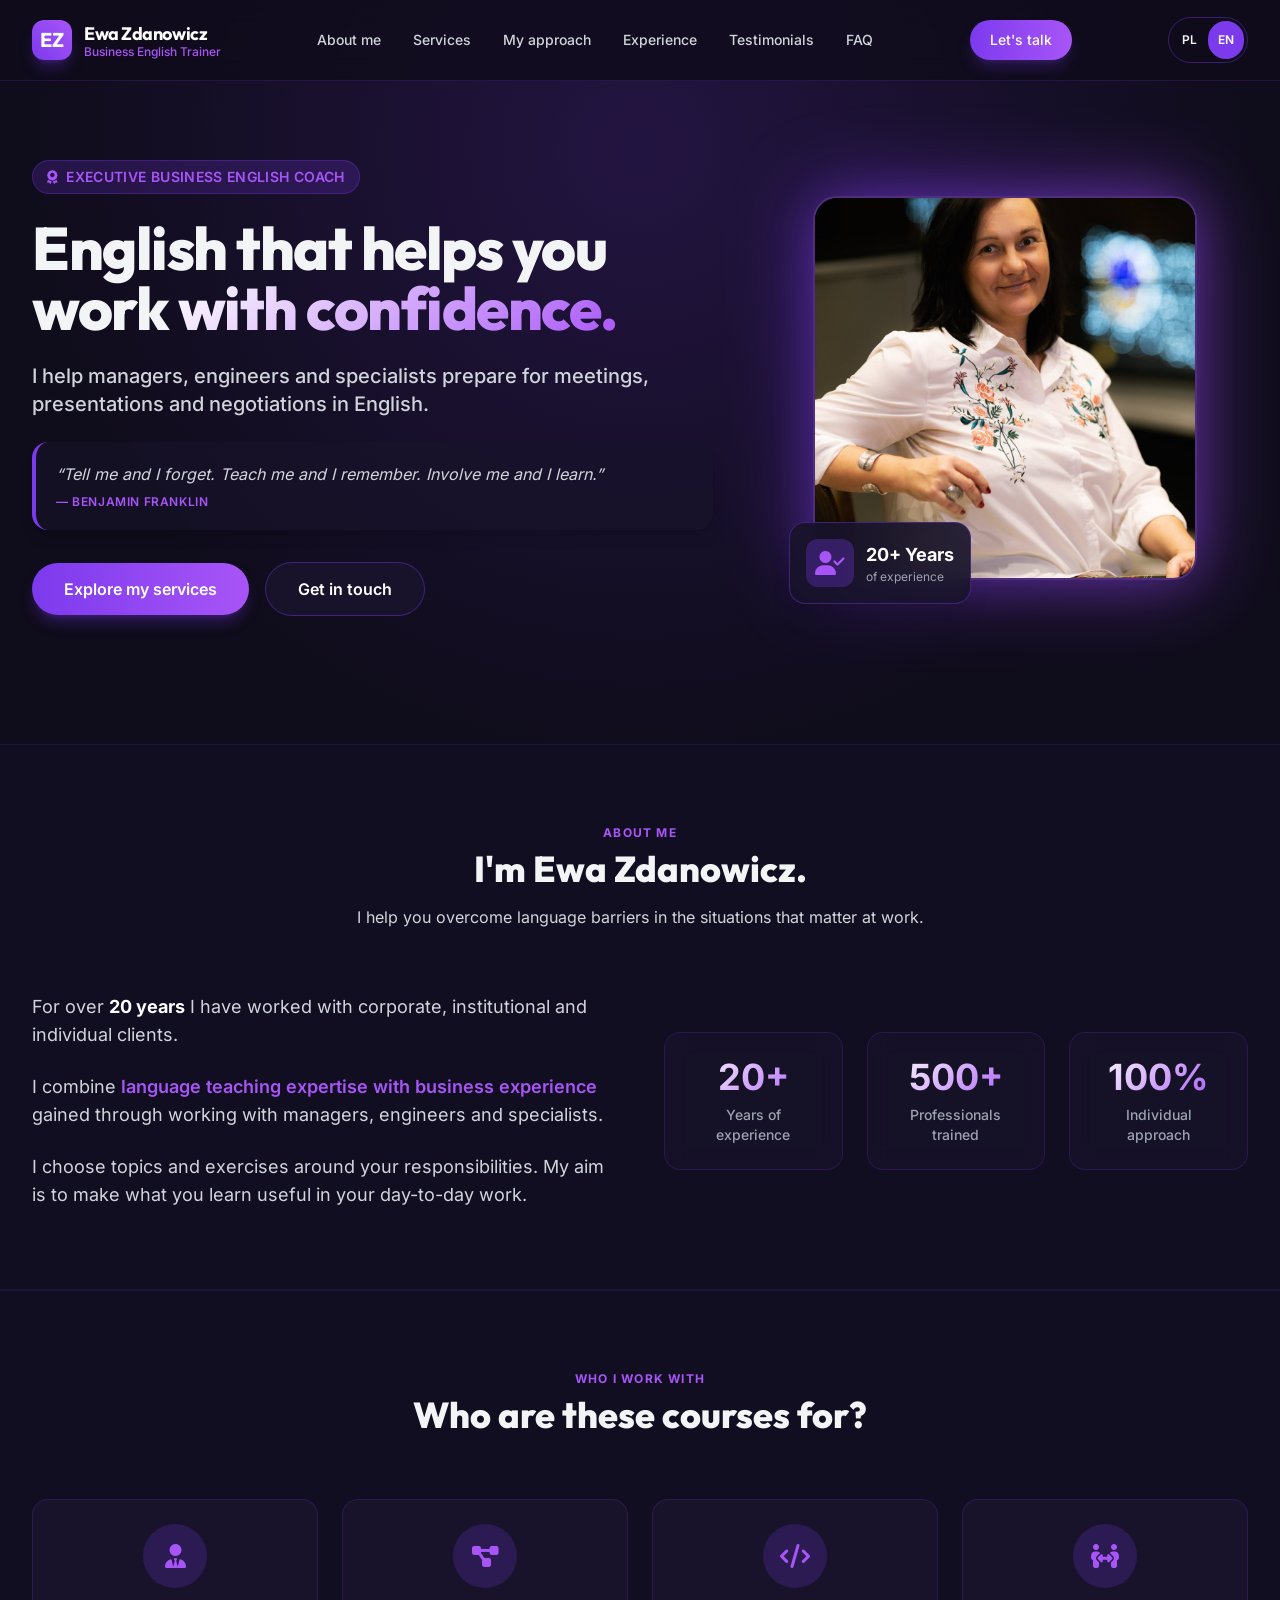
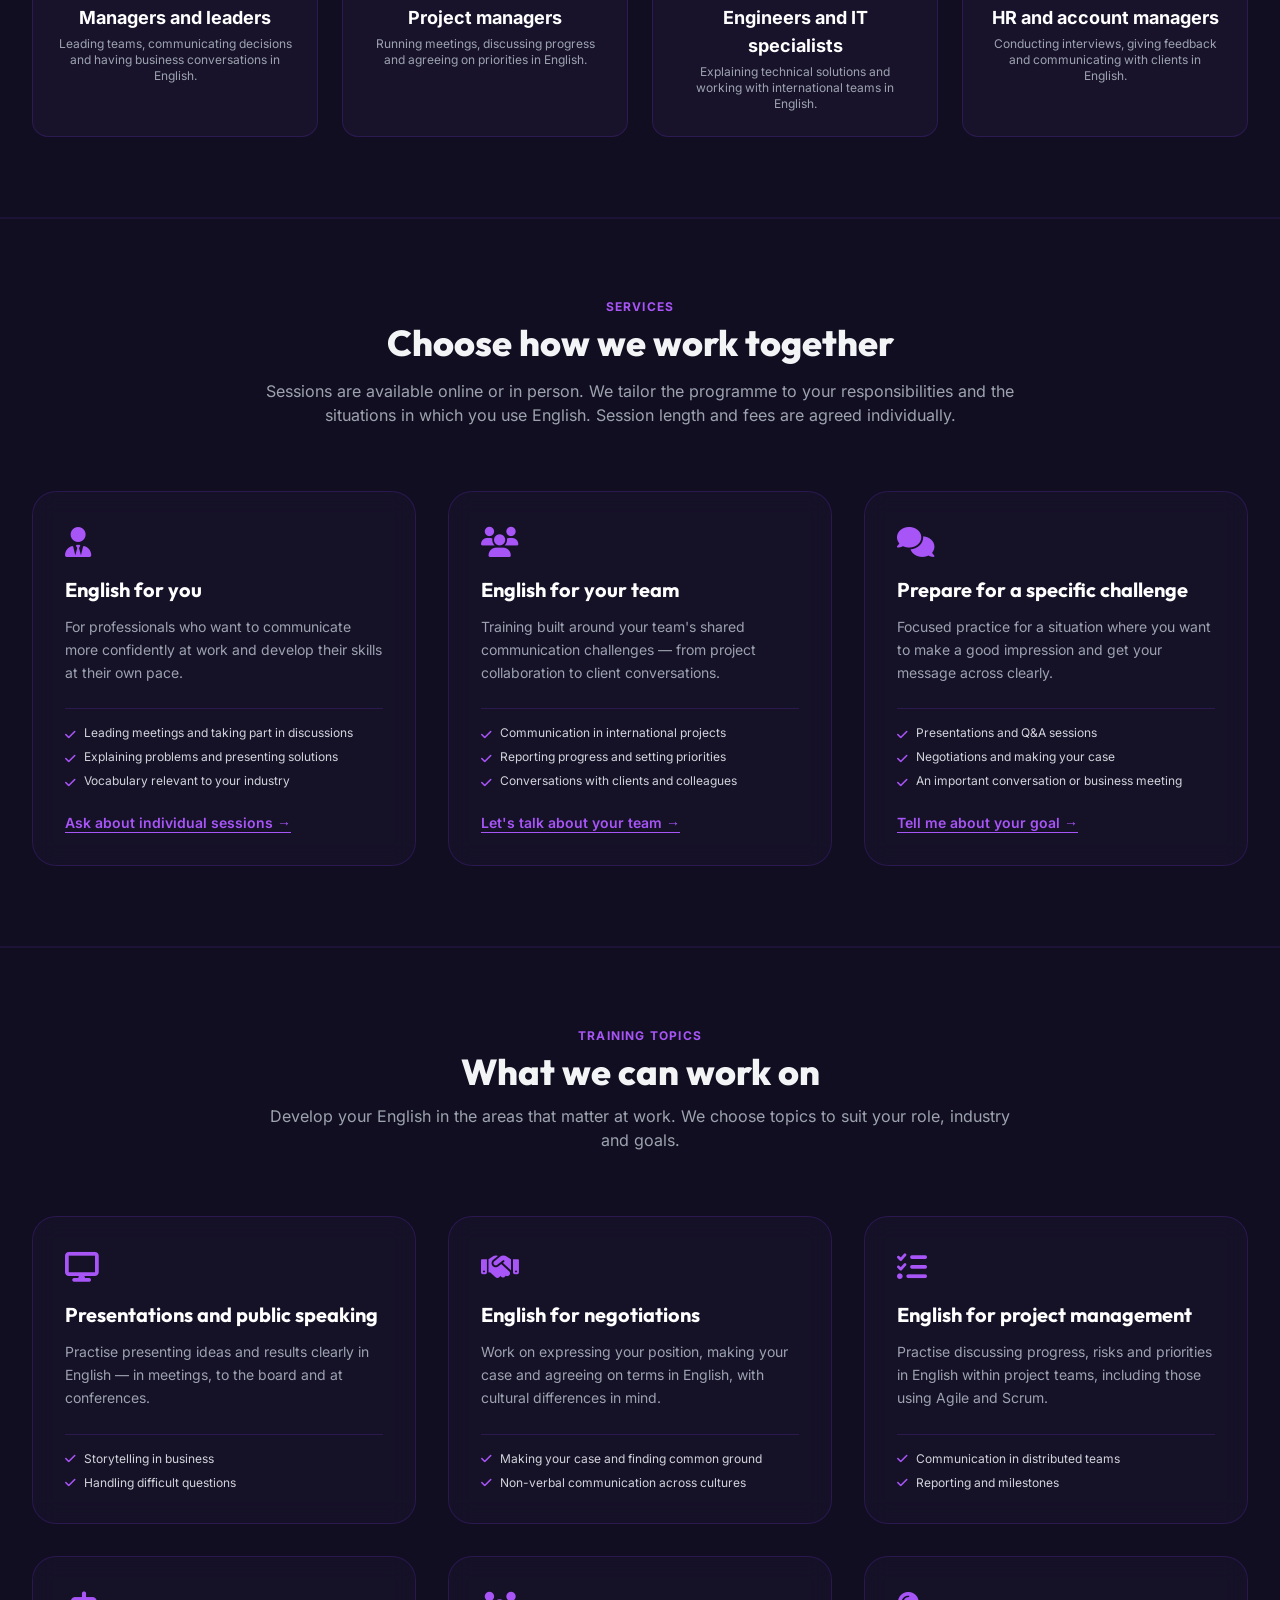
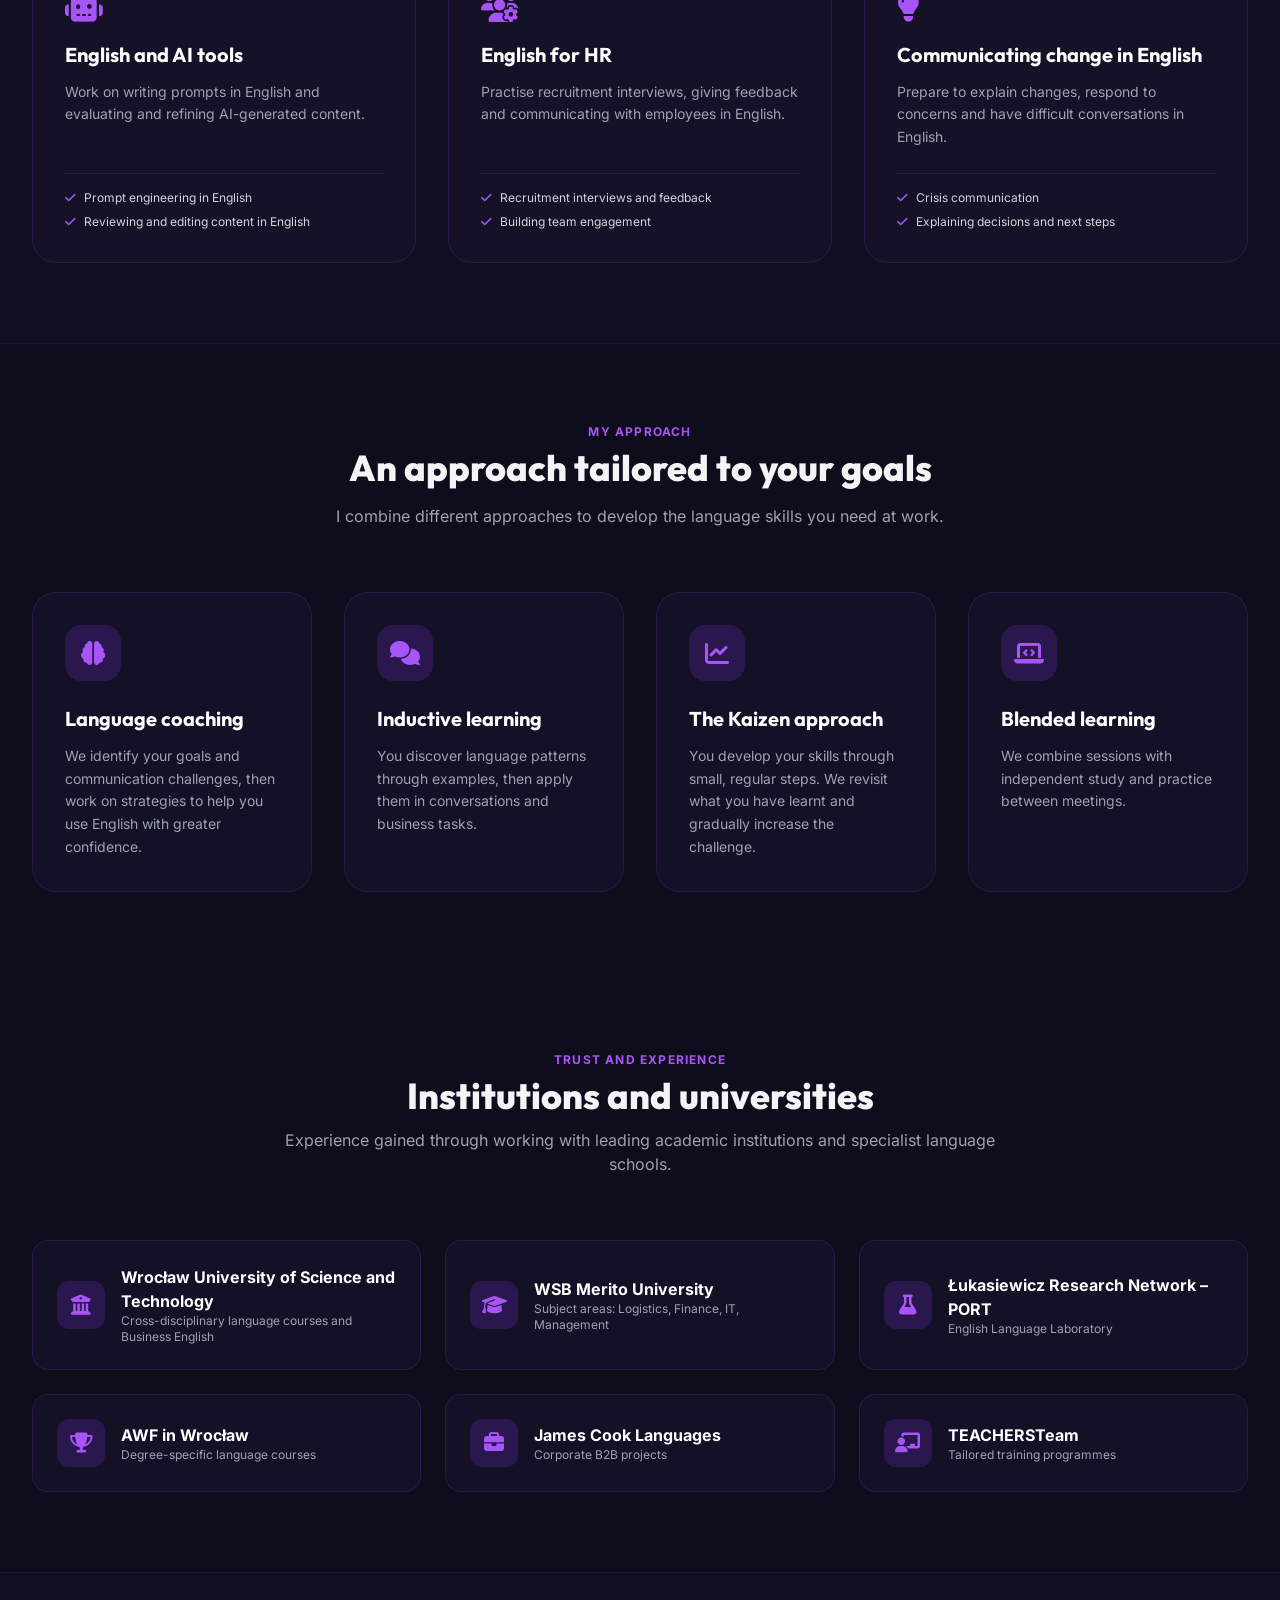
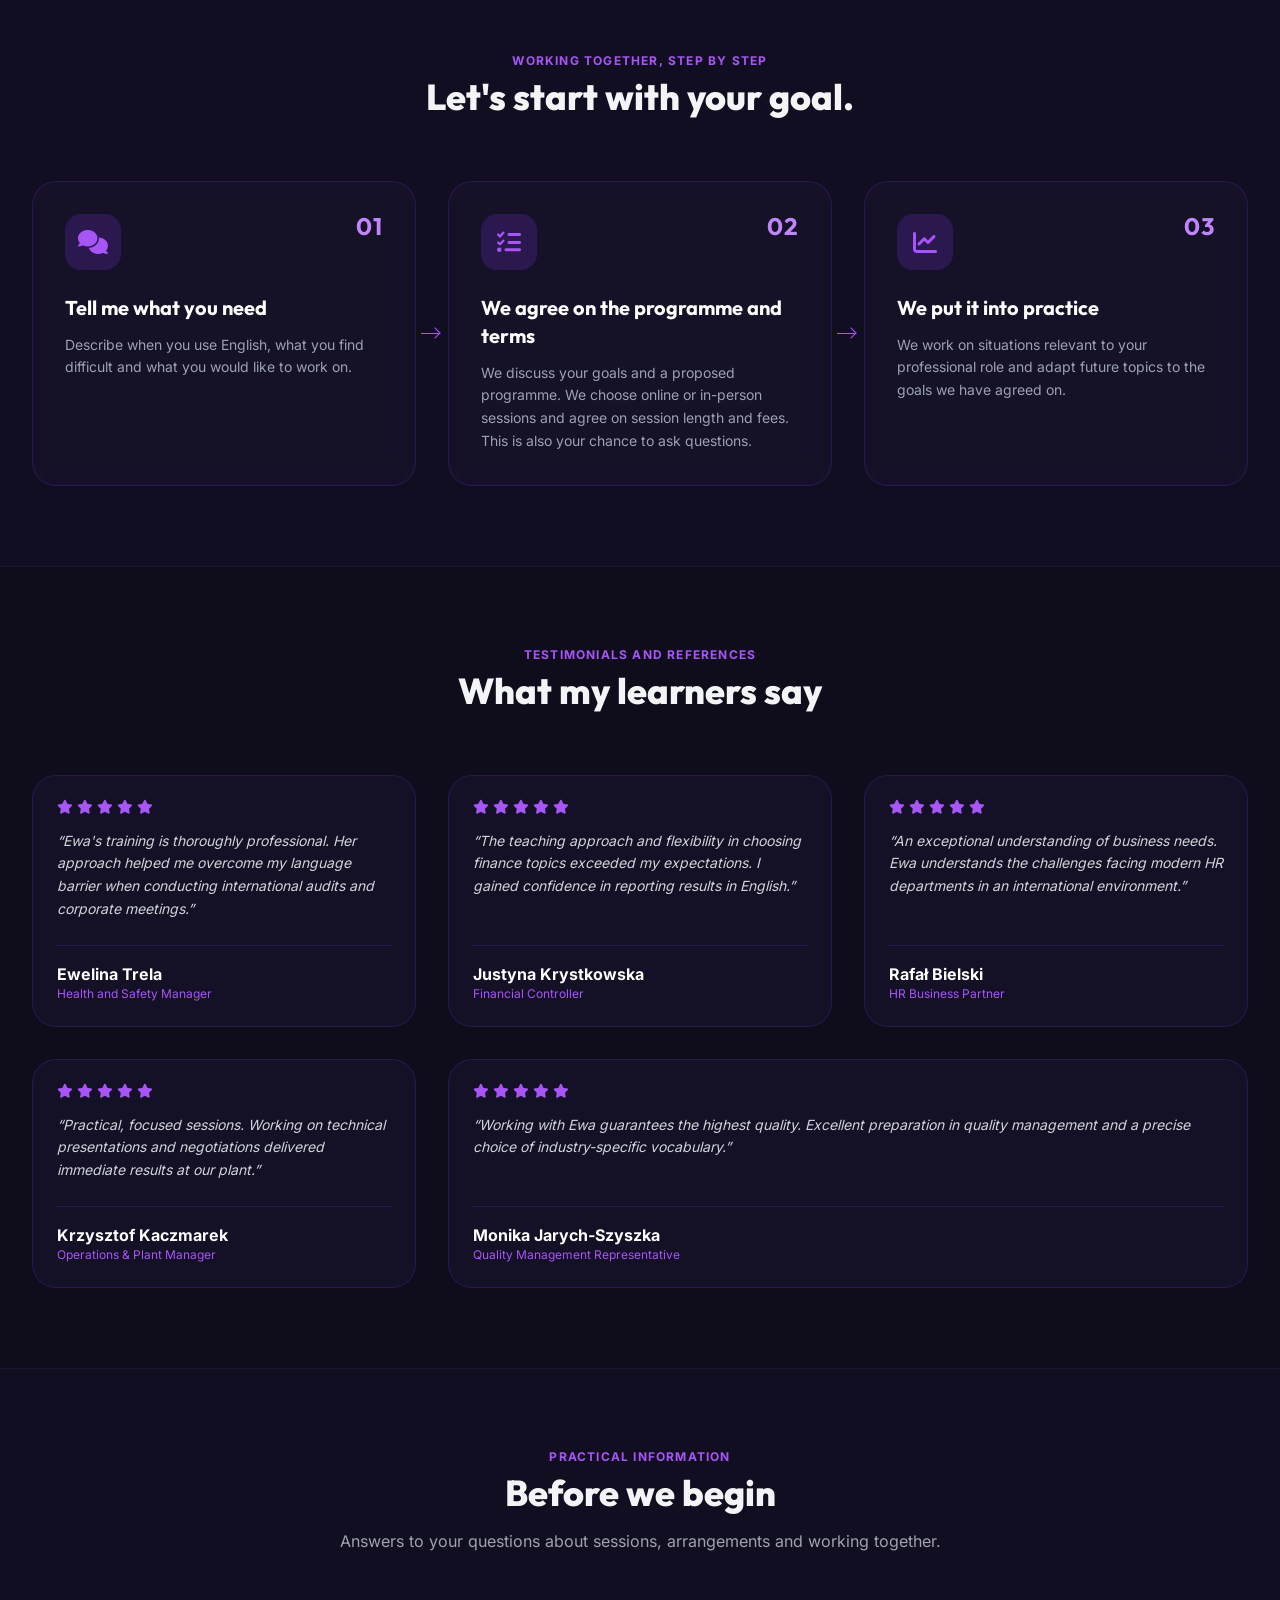
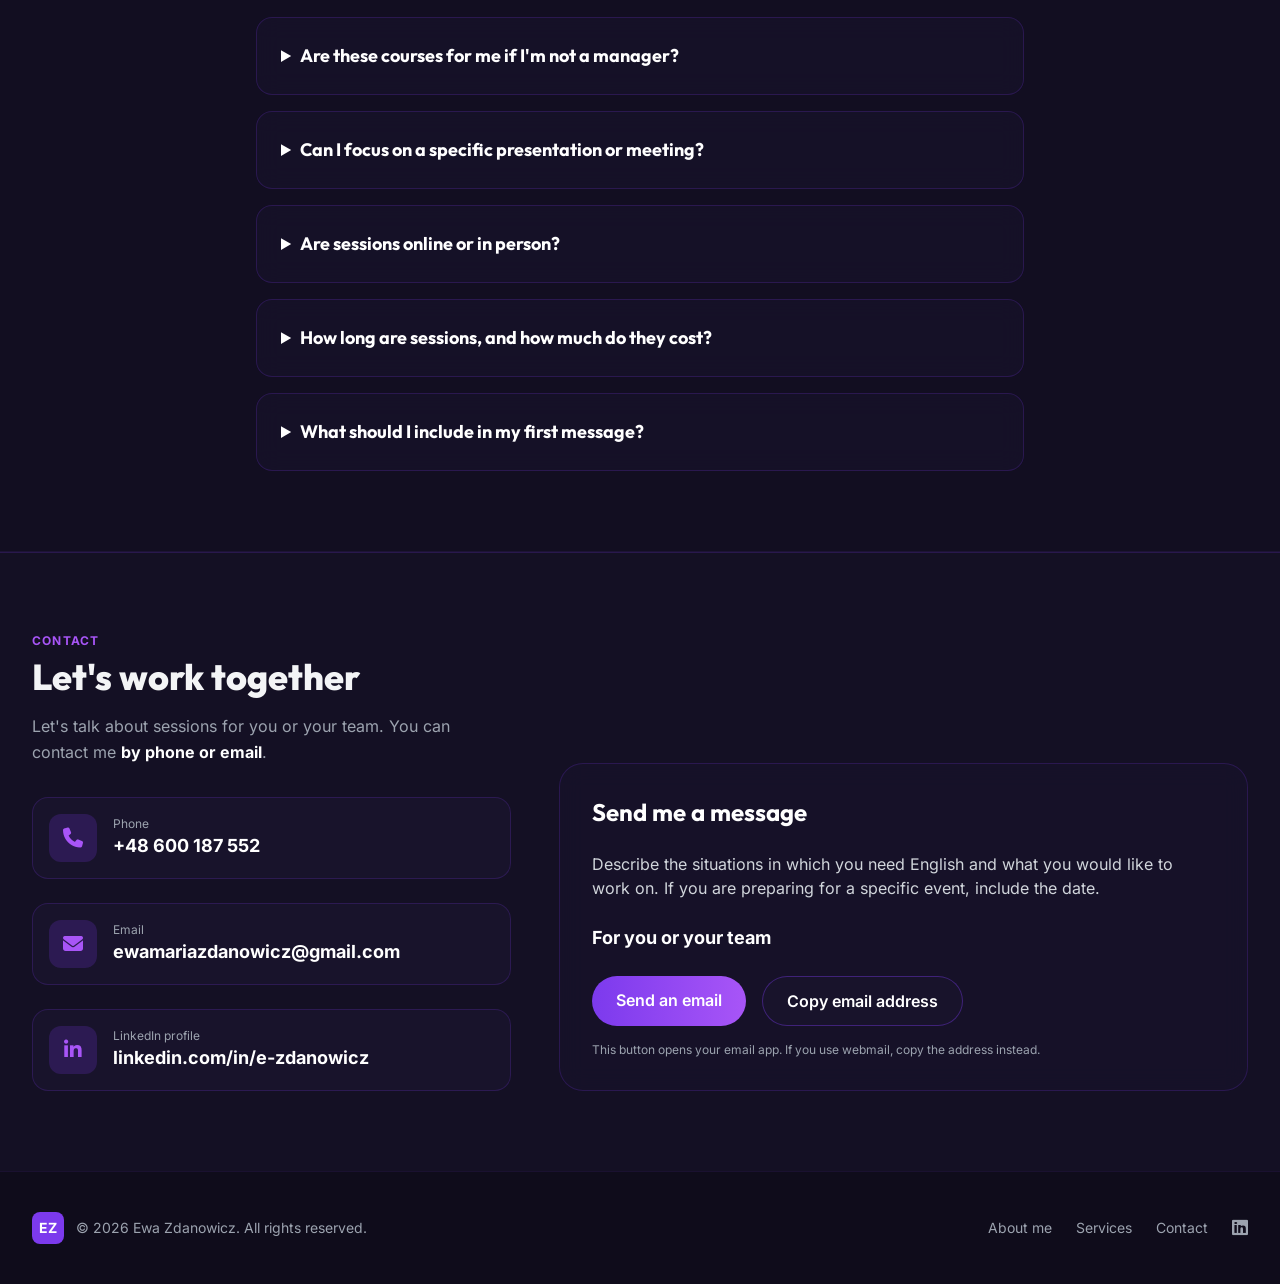
==== commit d31a595f: "Aktualizacja opisow WSB Merito i AWF" ====
--- a/en.html
+++ b/en.html
@@ -524,7 +524,7 @@
                     </div>
                     <div>
                         <h3 class="font-bold text-white text-base">WSB Merito University</h3>
-                        <p class="text-xs text-gray-400">Subject areas: Logistics, Finance, IT</p>
+                        <p class="text-xs text-gray-400">Subject areas: Logistics, Finance, IT, Management</p>
                     </div>
                 </div>
 
@@ -544,7 +544,7 @@
                     </div>
                     <div>
                         <h3 class="font-bold text-white text-base">AWF in Wrocław</h3>
-                        <p class="text-xs text-gray-400">Language training for academic staff</p>
+                        <p class="text-xs text-gray-400">Degree-specific language courses</p>
                     </div>
                 </div>
 
